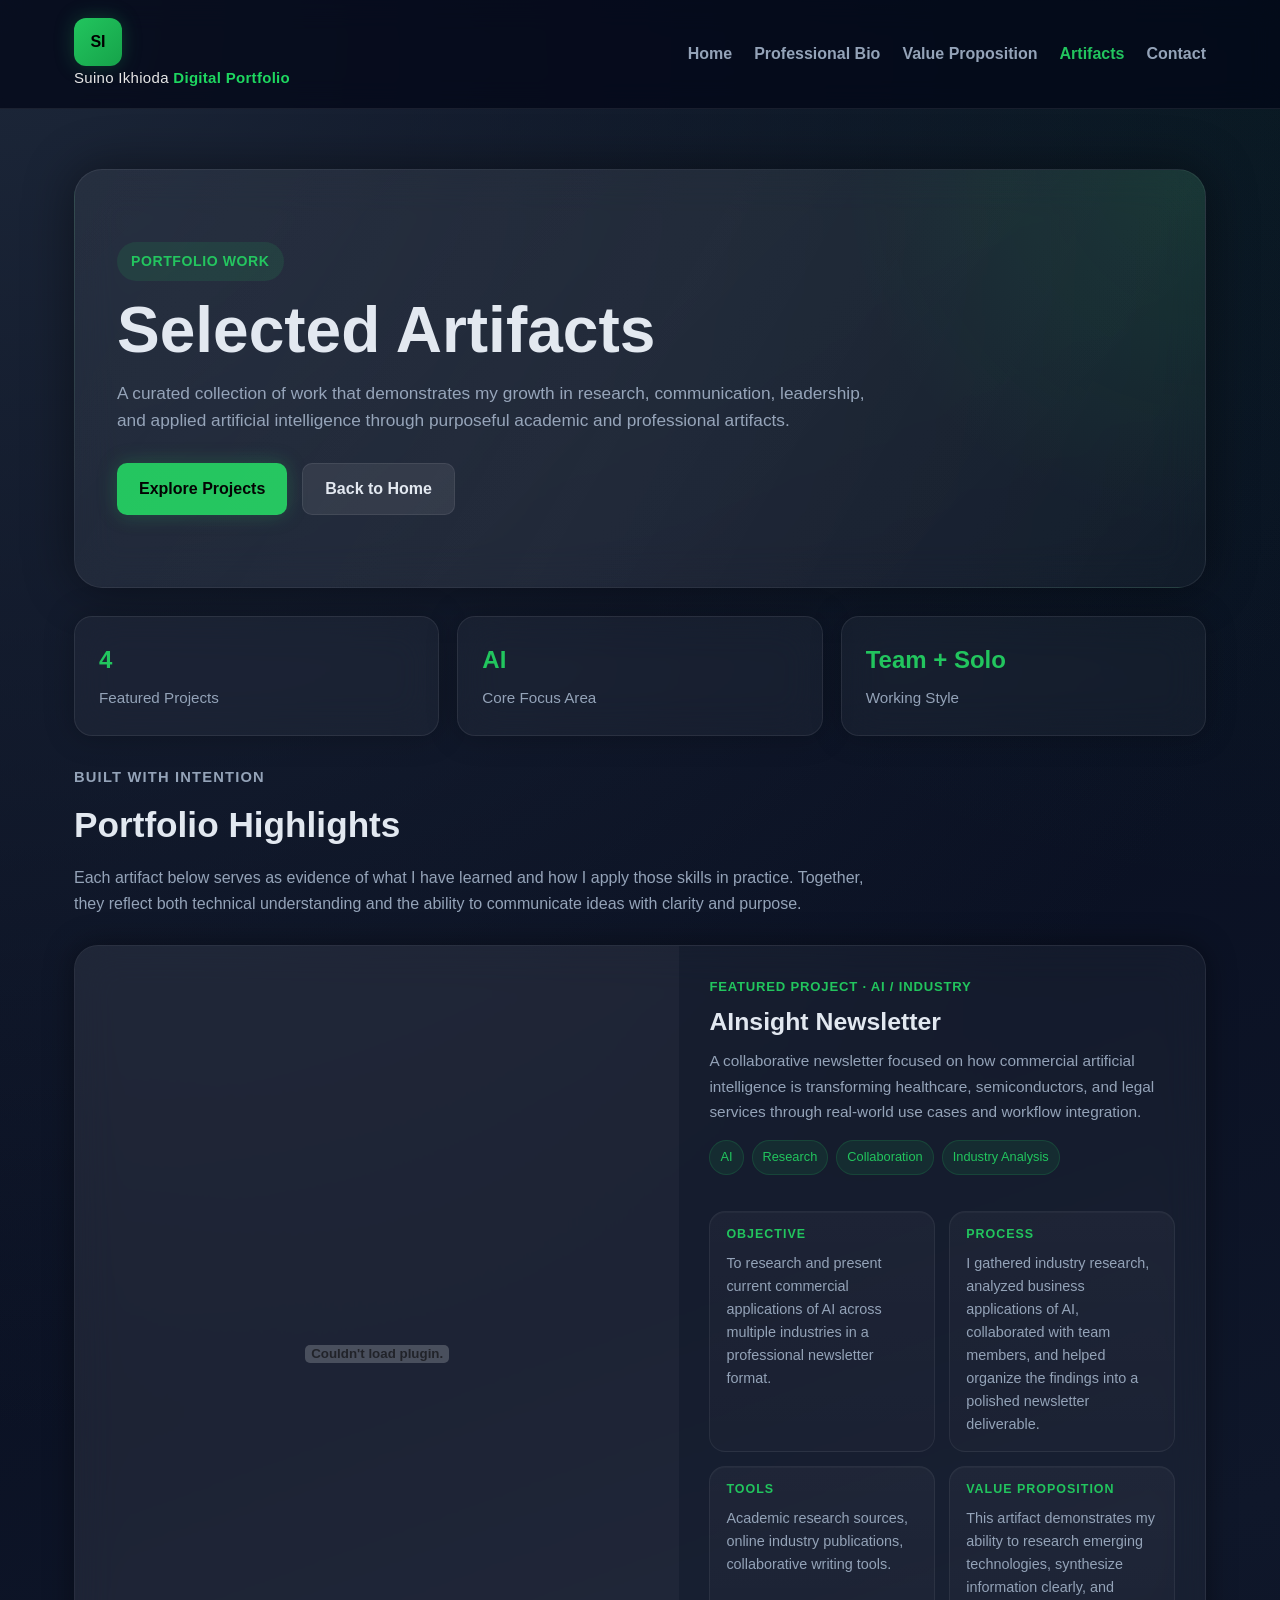
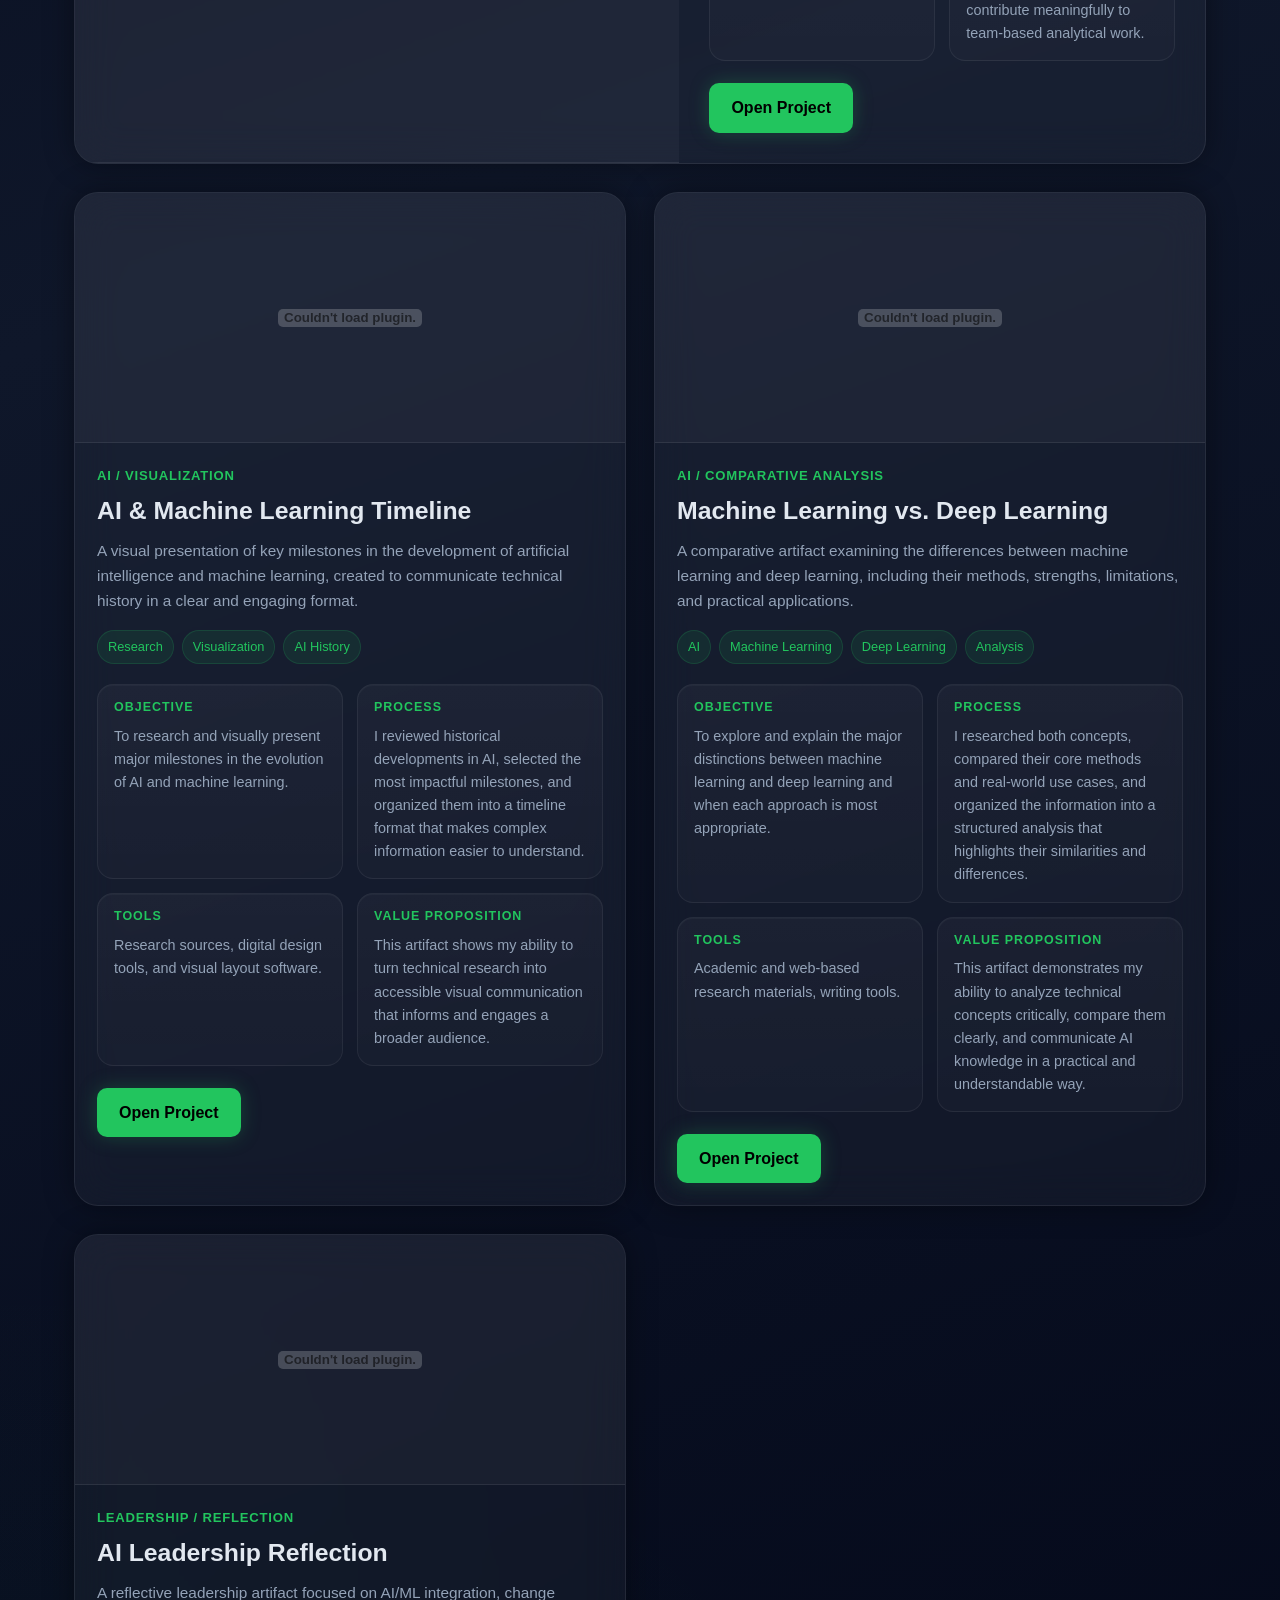
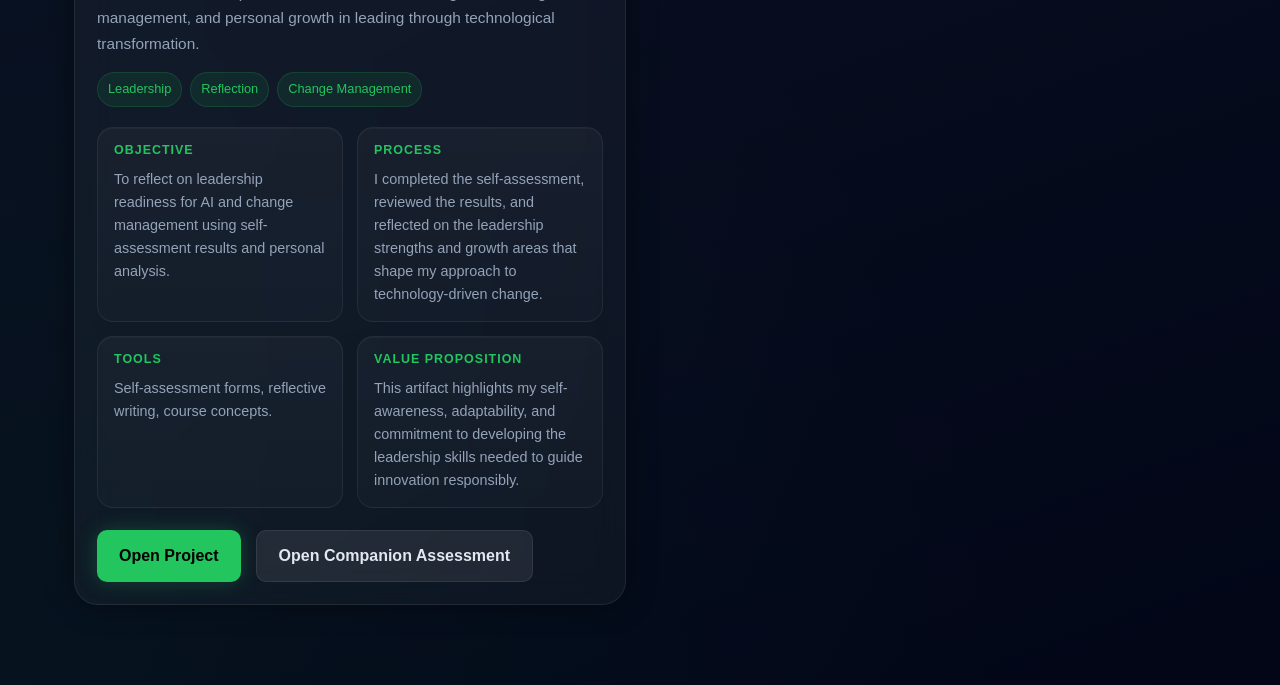
==== artifacts.html @ 6ffa794b "Refactor navigation structure in artifacts.html" ====
<!DOCTYPE html>
<html lang="en">
<head>
  <meta charset="UTF-8">
  <meta name="viewport" content="width=device-width, initial-scale=1.0">
  <title>Artifacts | Suino Ikhioda</title>
  <link rel="stylesheet" href="style.css">
</head>
<body>

  <nav class="navbar">
  <div class="nav-container">

    <div class="nav-left">
      <div class="logo">SI</div>
      <div class="logo-text">Suino Ikhioda <span>Digital Portfolio</span></div>
    </div>

    <div class="nav-links">
      <a href="index.html">Home</a>
      <a href="bio.html">Professional Bio</a>
      <a href="value.html">Value Proposition</a>
      <a href="artifacts.html" class="active">Artifacts</a>
      <a href="contact.html">Contact</a>
    </div>

  </div>
</nav>

  <main class="container">

    <section class="startup-hero">
      <div class="startup-hero-badge">Portfolio Work</div>
      <h1>Selected Artifacts</h1>
      <p class="startup-hero-subtitle">
        A curated collection of work that demonstrates my growth in research, communication,
        leadership, and applied artificial intelligence through purposeful academic and professional artifacts.
      </p>

      <div class="startup-hero-actions">
        <a href="#artifact-grid" class="btn btn-primary">Explore Projects</a>
        <a href="index.html" class="btn btn-secondary">Back to Home</a>
      </div>
    </section>

    <section class="metrics-row">
      <div class="metric-card">
        <span class="metric-number">4</span>
        <span class="metric-label">Featured Projects</span>
      </div>
      <div class="metric-card">
        <span class="metric-number">AI</span>
        <span class="metric-label">Core Focus Area</span>
      </div>
      <div class="metric-card">
        <span class="metric-number">Team + Solo</span>
        <span class="metric-label">Working Style</span>
      </div>
    </section>

    <section class="section-intro">
      <p class="section-kicker">Built with intention</p>
      <h2>Portfolio Highlights</h2>
      <p>
        Each artifact below serves as evidence of what I have learned and how I apply those skills in practice.
        Together, they reflect both technical understanding and the ability to communicate ideas with clarity and purpose.
      </p>
    </section>

    <section class="artifact-grid" id="artifact-grid">

      <article class="artifact-product featured-product">
        <div class="artifact-preview">
          <embed src="AInsight.pdf" type="application/pdf">
        </div>

        <div class="artifact-content">
          <p class="artifact-label">Featured Project · AI / Industry</p>
          <h3>AInsight Newsletter</h3>

          <p class="artifact-summary">
            A collaborative newsletter focused on how commercial artificial intelligence is transforming
            healthcare, semiconductors, and legal services through real-world use cases and workflow integration.
          </p>

          <div class="artifact-tags">
            <span>AI</span>
            <span>Research</span>
            <span>Collaboration</span>
            <span>Industry Analysis</span>
          </div>

          <div class="artifact-details">
            <div class="detail-box">
              <h4>Objective</h4>
              <p>To research and present current commercial applications of AI across multiple industries in a professional newsletter format.</p>
            </div>
            <div class="detail-box">
              <h4>Process</h4>
              <p>I gathered industry research, analyzed business applications of AI, collaborated with team members, and helped organize the findings into a polished newsletter deliverable.</p>
            </div>
            <div class="detail-box">
              <h4>Tools</h4>
              <p>Academic research sources, online industry publications, collaborative writing tools.</p>
            </div>
            <div class="detail-box">
              <h4>Value Proposition</h4>
              <p>This artifact demonstrates my ability to research emerging technologies, synthesize information clearly, and contribute meaningfully to team-based analytical work.</p>
            </div>
          </div>

          <div class="artifact-actions">
            <a href="AInsight.pdf" target="_blank" class="btn btn-primary">Open Project</a>
          </div>
        </div>
      </article>

      <article class="artifact-product">
        <div class="artifact-preview">
          <embed src="ai-ml-timeline.pdf" type="application/pdf">
        </div>

        <div class="artifact-content">
          <p class="artifact-label">AI / Visualization</p>
          <h3>AI &amp; Machine Learning Timeline</h3>

          <p class="artifact-summary">
            A visual presentation of key milestones in the development of artificial intelligence and machine learning,
            created to communicate technical history in a clear and engaging format.
          </p>

          <div class="artifact-tags">
            <span>Research</span>
            <span>Visualization</span>
            <span>AI History</span>
          </div>

          <div class="artifact-details">
            <div class="detail-box">
              <h4>Objective</h4>
              <p>To research and visually present major milestones in the evolution of AI and machine learning.</p>
            </div>
            <div class="detail-box">
              <h4>Process</h4>
              <p>I reviewed historical developments in AI, selected the most impactful milestones, and organized them into a timeline format that makes complex information easier to understand.</p>
            </div>
            <div class="detail-box">
              <h4>Tools</h4>
              <p>Research sources, digital design tools, and visual layout software.</p>
            </div>
            <div class="detail-box">
              <h4>Value Proposition</h4>
              <p>This artifact shows my ability to turn technical research into accessible visual communication that informs and engages a broader audience.</p>
            </div>
          </div>

          <div class="artifact-actions">
            <a href="ai-ml-timeline.pdf" target="_blank" class="btn btn-primary">Open Project</a>
          </div>
        </div>
      </article>

      <article class="artifact-product">
        <div class="artifact-preview">
          <embed src="Machine-Learning-vs-Deep-Learning.pdf" type="application/pdf">
        </div>

        <div class="artifact-content">
          <p class="artifact-label">AI / Comparative Analysis</p>
          <h3>Machine Learning vs. Deep Learning</h3>

          <p class="artifact-summary">
            A comparative artifact examining the differences between machine learning and deep learning,
            including their methods, strengths, limitations, and practical applications.
          </p>

          <div class="artifact-tags">
            <span>AI</span>
            <span>Machine Learning</span>
            <span>Deep Learning</span>
            <span>Analysis</span>
          </div>

          <div class="artifact-details">
            <div class="detail-box">
              <h4>Objective</h4>
              <p>To explore and explain the major distinctions between machine learning and deep learning and when each approach is most appropriate.</p>
            </div>
            <div class="detail-box">
              <h4>Process</h4>
              <p>I researched both concepts, compared their core methods and real-world use cases, and organized the information into a structured analysis that highlights their similarities and differences.</p>
            </div>
            <div class="detail-box">
              <h4>Tools</h4>
              <p>Academic and web-based research materials, writing tools.</p>
            </div>
            <div class="detail-box">
              <h4>Value Proposition</h4>
              <p>This artifact demonstrates my ability to analyze technical concepts critically, compare them clearly, and communicate AI knowledge in a practical and understandable way.</p>
            </div>
          </div>

          <div class="artifact-actions">
            <a href="Machine-Learning-vs-Deep-Learning.pdf" target="_blank" class="btn btn-primary">Open Project</a>
          </div>
        </div>
      </article>

      <article class="artifact-product">
        <div class="artifact-preview">
          <embed src="AI_ML Integration Leadership Skills Self-Assessment Form2.pdf" type="application/pdf">
        </div>

        <div class="artifact-content">
          <p class="artifact-label">Leadership / Reflection</p>
          <h3>AI Leadership Reflection</h3>

          <p class="artifact-summary">
            A reflective leadership artifact focused on AI/ML integration, change management, and personal
            growth in leading through technological transformation.
          </p>

          <div class="artifact-tags">
            <span>Leadership</span>
            <span>Reflection</span>
            <span>Change Management</span>
          </div>

          <div class="artifact-details">
            <div class="detail-box">
              <h4>Objective</h4>
              <p>To reflect on leadership readiness for AI and change management using self-assessment results and personal analysis.</p>
            </div>
            <div class="detail-box">
              <h4>Process</h4>
              <p>I completed the self-assessment, reviewed the results, and reflected on the leadership strengths and growth areas that shape my approach to technology-driven change.</p>
            </div>
            <div class="detail-box">
              <h4>Tools</h4>
              <p>Self-assessment forms, reflective writing, course concepts.</p>
            </div>
            <div class="detail-box">
              <h4>Value Proposition</h4>
              <p>This artifact highlights my self-awareness, adaptability, and commitment to developing the leadership skills needed to guide innovation responsibly.</p>
            </div>
          </div>

          <div class="artifact-actions">
            <a href="AI_ML Integration Leadership Skills Self-Assessment Form2.pdf" target="_blank" class="btn btn-primary">Open Project</a>
            <a href="Change Management Skills Self-Assessment Form2.pdf" target="_blank" class="btn btn-secondary">Open Companion Assessment</a>
          </div>
        </div>
      </article>

    </section>

  </main>

</body>
</html>
---- style.css ----
* {
  margin: 0;
  padding: 0;
  box-sizing: border-box;
}

:root {
  --bg-1: #0f172a;
  --bg-2: #020617;
  --surface: rgba(255, 255, 255, 0.04);
  --surface-strong: rgba(255, 255, 255, 0.06);
  --border: rgba(255, 255, 255, 0.08);
  --text: #e2e8f0;
  --muted: #94a3b8;
  --accent: #22c55e;
  --accent-dark: #16a34a;
  --glow: rgba(34, 197, 94, 0.25);
  --radius: 20px;
}

/* BACKGROUND */
body {
  font-family: Arial, sans-serif;
  background:
    radial-gradient(circle at top left, rgba(30, 41, 59, 0.95), transparent 35%),
    radial-gradient(circle at top right, rgba(34, 197, 94, 0.08), transparent 22%),
    radial-gradient(circle at bottom left, rgba(34, 197, 94, 0.05), transparent 25%),
    linear-gradient(160deg, #020617 0%, #0f172a 45%, #020617 100%);
  color: var(--text);
  line-height: 1.6;
  min-height: 100vh;
}

/* NAVBAR */
.navbar {
  position: sticky;
  top: 0;
  z-index: 1000;
  background: rgba(2, 6, 23, 0.72);
  backdrop-filter: blur(14px);
  border-bottom: 1px solid var(--border);
}

.nav-container {
  max-width: 1180px;
  margin: 0 auto;
  padding: 18px 24px;
  display: flex;
  justify-content: space-between;
  align-items: center;
}

.logo {
  width: 48px;
  height: 48px;
  border-radius: 12px;
  display: flex;
  align-items: center;
  justify-content: center;
  font-weight: bold;
  background: linear-gradient(135deg, #22c55e, #16a34a);
  color: black;
  box-shadow: 0 0 20px var(--glow);
}

.logo-text {
  color: #e6e6e6;
  font-size: 15px;
  font-weight: 500;
  letter-spacing: 0.3px;
}

.logo-text span {
  color: #1ED760;
  font-weight: 600;
}

.nav-links {
  display: flex;
  align-items: center;
  flex-wrap: wrap;
}

.nav-links a {
  margin-left: 22px;
  text-decoration: none;
  color: var(--muted);
  font-weight: 600;
  transition: all 0.2s ease;
}

.nav-links a:hover,
.nav-links a.active {
  color: var(--accent);
}

/* LAYOUT */
.container {
  max-width: 1180px;
  margin: 0 auto;
  padding: 60px 24px 80px;
}

/* HERO */
.hero {
  background: var(--surface);
  border: 1px solid var(--border);
  border-radius: var(--radius);
  padding: 70px 50px;
  backdrop-filter: blur(20px);
  box-shadow: 0 0 40px rgba(0, 0, 0, 0.6);
  margin-bottom: 30px;
}

.eyebrow {
  color: var(--accent);
  font-weight: bold;
  letter-spacing: 1px;
  margin-bottom: 10px;
}

.hero h1 {
  font-size: 3rem;
  margin-bottom: 16px;
}

.subtitle {
  color: var(--muted);
  max-width: 700px;
  margin-bottom: 25px;
}

/* BUTTONS */
.hero-buttons,
.startup-hero-actions,
.artifact-actions {
  display: flex;
  gap: 15px;
  flex-wrap: wrap;
}

.btn {
  padding: 12px 22px;
  border-radius: 10px;
  text-decoration: none;
  font-weight: bold;
  transition: all 0.2s ease;
  display: inline-flex;
  align-items: center;
  justify-content: center;
}

.btn-primary {
  background: var(--accent);
  color: black;
  box-shadow: 0 0 20px var(--glow);
}

.btn-primary:hover {
  background: var(--accent-dark);
  transform: translateY(-2px);
}

.btn-secondary {
  background: rgba(255, 255, 255, 0.08);
  color: var(--text);
  border: 1px solid rgba(255, 255, 255, 0.08);
}

.btn-secondary:hover {
  background: rgba(255, 255, 255, 0.15);
  transform: translateY(-2px);
}

/* CARDS */
.card {
  background: var(--surface);
  border: 1px solid var(--border);
  border-radius: var(--radius);
  padding: 30px;
  backdrop-filter: blur(20px);
  margin-bottom: 25px;
}

.intro-card h2 {
  margin-bottom: 12px;
}

.intro-card p {
  color: var(--muted);
}

/* GRID */
.highlights {
  display: grid;
  grid-template-columns: repeat(3, 1fr);
  gap: 20px;
}

.highlight-card {
  transition: all 0.2s ease;
}

.highlight-card:hover {
  transform: translateY(-5px);
  box-shadow: 0 0 30px rgba(34, 197, 94, 0.15);
}

.highlight-card h3 {
  margin-bottom: 10px;
}

.highlight-card p {
  color: var(--muted);
  margin-bottom: 15px;
}

.text-link {
  color: var(--accent);
  text-decoration: none;
  font-weight: bold;
}

.text-link:hover {
  text-decoration: underline;
}

/* PAGE HEADER */
.page-header {
  margin-bottom: 28px;
}

.page-header h1 {
  font-size: 3rem;
  margin-bottom: 12px;
}

.page-subtitle {
  max-width: 780px;
  color: var(--muted);
  font-size: 1.05rem;
}

/* STARTUP HERO */
.startup-hero {
  position: relative;
  overflow: hidden;
  background:
    linear-gradient(135deg, rgba(255, 255, 255, 0.06), rgba(255, 255, 255, 0.03)),
    radial-gradient(circle at top right, rgba(34, 197, 94, 0.12), transparent 30%);
  border: 1px solid var(--border);
  border-radius: 28px;
  padding: 72px 42px;
  margin-bottom: 28px;
  backdrop-filter: blur(20px);
  box-shadow: 0 0 50px rgba(0, 0, 0, 0.45);
}

.startup-hero::before {
  content: "";
  position: absolute;
  inset: 0;
  background: linear-gradient(120deg, transparent, rgba(255, 255, 255, 0.03), transparent);
  pointer-events: none;
}

.startup-hero-badge {
  display: inline-block;
  margin-bottom: 16px;
  padding: 8px 14px;
  border-radius: 999px;
  background: rgba(34, 197, 94, 0.12);
  color: var(--accent);
  font-size: 0.88rem;
  font-weight: 700;
  letter-spacing: 0.04em;
  text-transform: uppercase;
}

.startup-hero h1 {
  font-size: 4rem;
  line-height: 1.05;
  margin-bottom: 16px;
  max-width: 760px;
}

.startup-hero-subtitle {
  max-width: 760px;
  font-size: 1.08rem;
  color: var(--muted);
  margin-bottom: 28px;
}

/* METRICS */
.metrics-row {
  display: grid;
  grid-template-columns: repeat(3, 1fr);
  gap: 18px;
  margin-bottom: 30px;
}

.metric-card {
  background: var(--surface);
  border: 1px solid var(--border);
  border-radius: 18px;
  padding: 24px;
  backdrop-filter: blur(20px);
  box-shadow: 0 0 30px rgba(0, 0, 0, 0.25);
}

.metric-number {
  display: block;
  font-size: 1.5rem;
  font-weight: 700;
  color: var(--accent);
  margin-bottom: 6px;
}

.metric-label {
  color: var(--muted);
  font-size: 0.95rem;
}

/* SECTION INTRO */
.section-intro {
  margin-bottom: 28px;
  max-width: 820px;
}

.section-kicker {
  color: var(--accent);
  font-size: 0.92rem;
  text-transform: uppercase;
  letter-spacing: 0.08em;
  font-weight: 700;
  margin-bottom: 8px;
}

.section-intro h2 {
  font-size: 2.2rem;
  margin-bottom: 12px;
}

.section-intro p {
  color: var(--muted);
}

/* PRODUCT PORTFOLIO GRID */
.artifact-grid {
  display: grid;
  grid-template-columns: repeat(2, 1fr);
  gap: 28px;
}

/* PRODUCT CARD */
.artifact-product {
  background: var(--surface);
  border: 1px solid var(--border);
  border-radius: 24px;
  overflow: hidden;
  backdrop-filter: blur(20px);
  transition: all 0.25s ease;
  box-shadow: 0 0 30px rgba(0, 0, 0, 0.4);
}

.artifact-product:hover {
  transform: translateY(-6px);
  box-shadow: 0 0 40px rgba(34, 197, 94, 0.18);
}

.featured-product {
  grid-column: span 2;
  display: grid;
  grid-template-columns: 1.15fr 1fr;
  min-height: 520px;
}

.featured-product .artifact-preview {
  height: 100%;
}

.featured-product .artifact-content {
  padding: 30px;
  display: flex;
  flex-direction: column;
  justify-content: center;
}

/* PREVIEW AREA */
.artifact-preview {
  height: 250px;
  background: rgba(255, 255, 255, 0.03);
  border-bottom: 1px solid var(--border);
  overflow: hidden;
}

.artifact-preview embed {
  width: 100%;
  height: 100%;
  border: none;
}

/* CONTENT */
.artifact-content {
  padding: 22px;
}

.artifact-label {
  color: var(--accent);
  font-weight: 700;
  text-transform: uppercase;
  letter-spacing: 0.06em;
  margin-bottom: 10px;
  font-size: 0.82rem;
}

.artifact-content h2,
.artifact-content h3 {
  font-size: 1.55rem;
  margin-bottom: 12px;
  line-height: 1.2;
}

.artifact-summary {
  color: var(--muted);
  font-size: 0.96rem;
  line-height: 1.65;
  margin-bottom: 16px;
}

/* TAGS */
.artifact-tags {
  display: flex;
  gap: 8px;
  flex-wrap: wrap;
  margin-bottom: 16px;
}

.artifact-tags span {
  background: rgba(34, 197, 94, 0.1);
  color: var(--accent);
  padding: 6px 10px;
  border-radius: 999px;
  font-size: 0.8rem;
  border: 1px solid rgba(34, 197, 94, 0.16);
}

/* DETAIL BOXES */
.artifact-details {
  display: grid;
  grid-template-columns: repeat(2, minmax(0, 1fr));
  gap: 14px;
  margin: 20px 0 22px;
}

.detail-box {
  background: linear-gradient(180deg, rgba(255, 255, 255, 0.035), rgba(255, 255, 255, 0.02));
  border: 1px solid rgba(255, 255, 255, 0.06);
  border-radius: 16px;
  padding: 15px 16px;
  min-height: 150px;
  display: flex;
  flex-direction: column;
  justify-content: flex-start;
  box-shadow: inset 0 1px 0 rgba(255, 255, 255, 0.03);
}

.detail-box h4 {
  margin-bottom: 10px;
  font-size: 0.78rem;
  font-weight: 700;
  text-transform: uppercase;
  letter-spacing: 0.08em;
  color: var(--accent);
  line-height: 1.2;
}

.detail-box p {
  color: var(--muted);
  font-size: 0.9rem;
  line-height: 1.6;
  margin: 0;
}

/* LEGACY ARTIFACT STYLES */
.artifact-card {
  background: var(--surface);
  border: 1px solid var(--border);
  border-radius: var(--radius);
  padding: 34px;
  backdrop-filter: blur(20px);
  margin-bottom: 28px;
  box-shadow: 0 0 40px rgba(0, 0, 0, 0.35);
}

.artifact-top {
  margin-bottom: 22px;
}

.artifact-meta-grid {
  display: grid;
  grid-template-columns: repeat(2, 1fr);
  gap: 18px;
  margin: 26px 0 28px;
}

.meta-box {
  background: rgba(255, 255, 255, 0.035);
  border: 1px solid rgba(255, 255, 255, 0.06);
  border-radius: 16px;
  padding: 20px;
}

.meta-box h3 {
  margin-bottom: 10px;
  color: var(--text);
  font-size: 1rem;
}

.meta-box p {
  color: var(--muted);
  font-size: 0.96rem;
}

.artifact-body {
  margin-bottom: 26px;
}

.artifact-body p {
  color: var(--muted);
  margin-bottom: 16px;
}

.artifact-viewer h3,
.document-card h3 {
  margin-bottom: 14px;
}

.artifact-viewer embed,
.document-card embed {
  border-radius: 14px;
  overflow: hidden;
  border: 1px solid rgba(255, 255, 255, 0.08);
  background: rgba(255, 255, 255, 0.03);
}

.document-stack {
  display: grid;
  grid-template-columns: 1fr;
  gap: 22px;
}

.document-card {
  background: rgba(255, 255, 255, 0.025);
  border: 1px solid rgba(255, 255, 255, 0.06);
  border-radius: 18px;
  padding: 22px;
}

/* MOBILE */
@media (max-width: 1000px) {
  .artifact-grid {
    grid-template-columns: 1fr;
  }

  .featured-product {
    grid-column: span 1;
    grid-template-columns: 1fr;
    min-height: auto;
  }

  .featured-product .artifact-preview {
    height: 250px;
  }

  .metrics-row {
    grid-template-columns: 1fr;
  }

  .highlights {
    grid-template-columns: 1fr;
  }
}

@media (max-width: 900px) {
  .hero {
    padding: 40px 25px;
  }

  .hero h1 {
    font-size: 2.2rem;
  }

  .startup-hero {
    padding: 48px 24px;
  }

  .startup-hero h1 {
    font-size: 2.7rem;
  }

  .artifact-meta-grid {
    grid-template-columns: 1fr;
  }

  .artifact-card {
    padding: 24px;
  }

  .artifact-card h2 {
    font-size: 1.55rem;
  }

  .page-header h1 {
    font-size: 2.3rem;
  }

  .artifact-preview {
    height: 210px;
  }

  .artifact-details {
    grid-template-columns: 1fr;
  }

  .detail-box {
    min-height: auto;
  }
}

@media (max-width: 700px) {
  .nav-container {
    flex-direction: column;
    align-items: flex-start;
    gap: 14px;
  }

  .nav-links a {
    margin-left: 0;
    margin-right: 18px;
  }

  .container {
    padding: 40px 18px 60px;
  }

  .startup-hero h1 {
    font-size: 2.2rem;
  }

  .section-intro h2 {
    font-size: 1.8rem;
  }

  .artifact-content {
    padding: 20px;
  }

  .artifact-content h3 {
    font-size: 1.3rem;
  }
}
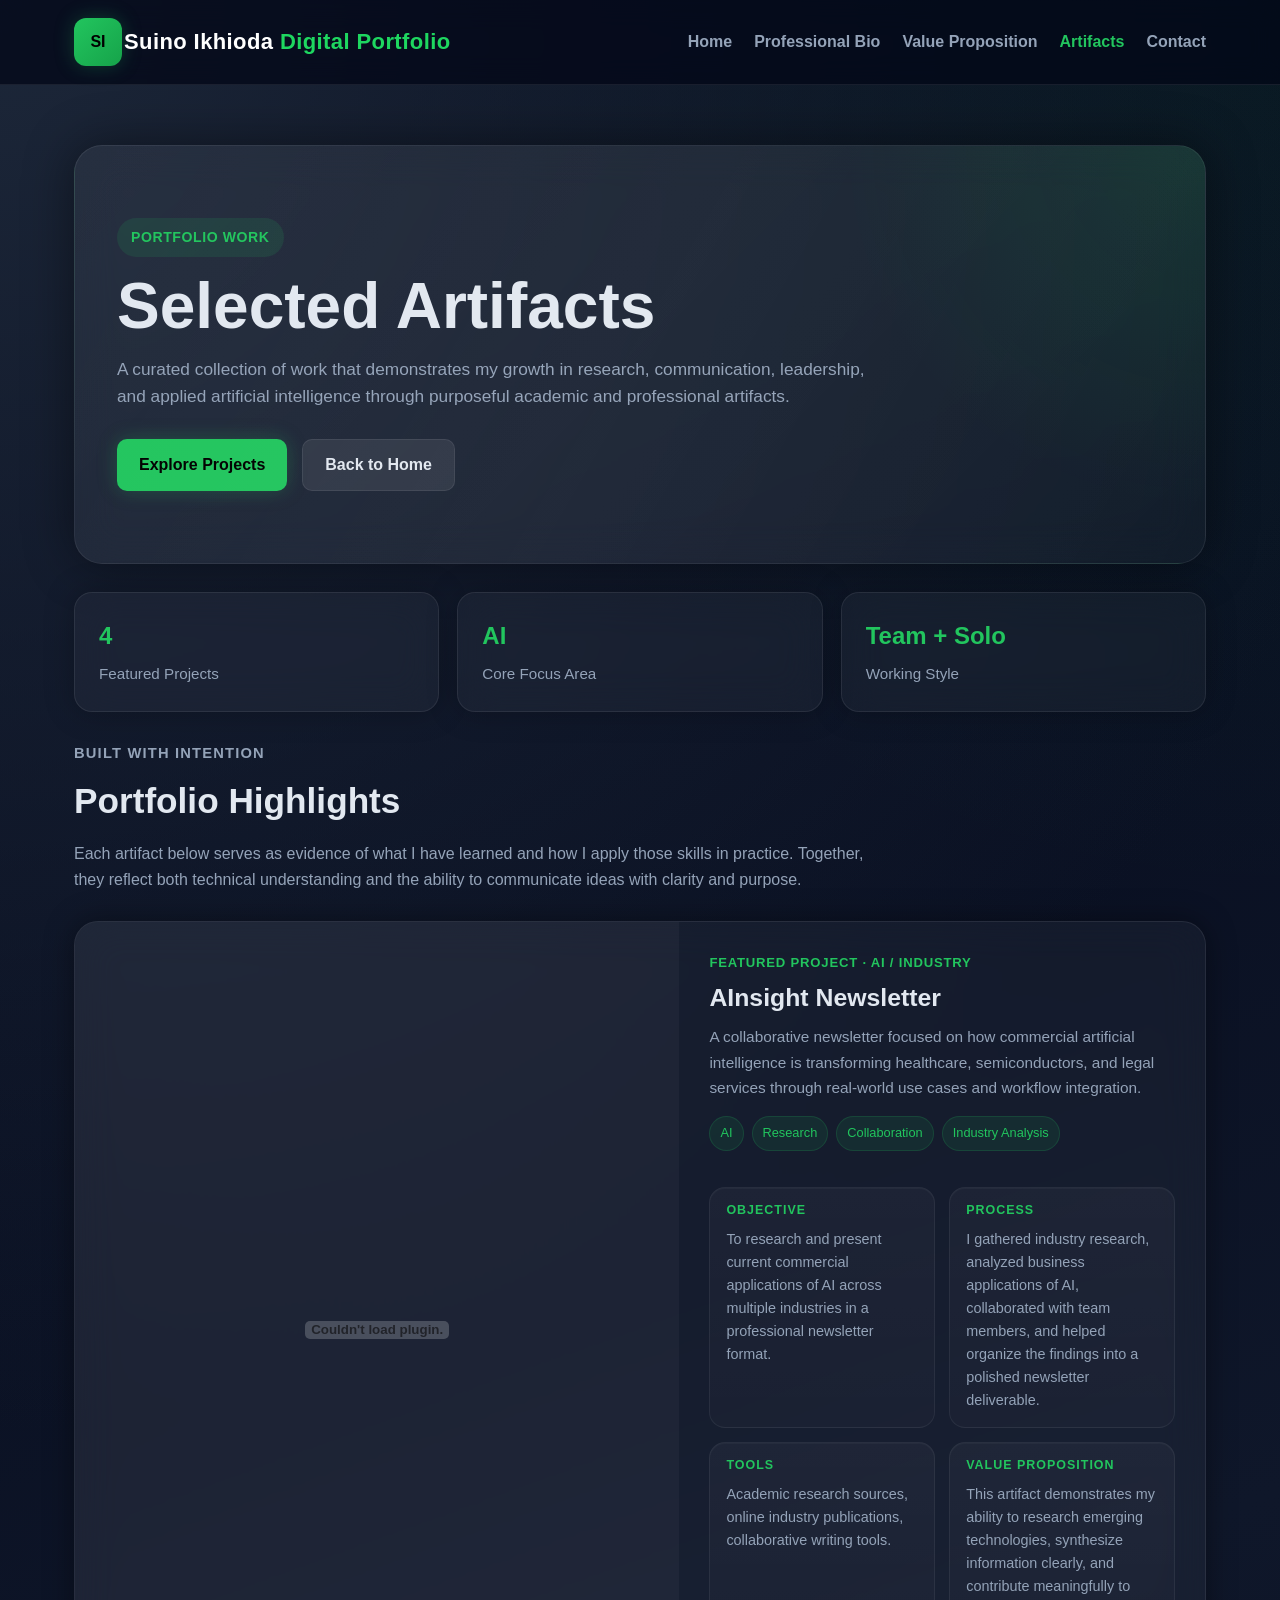
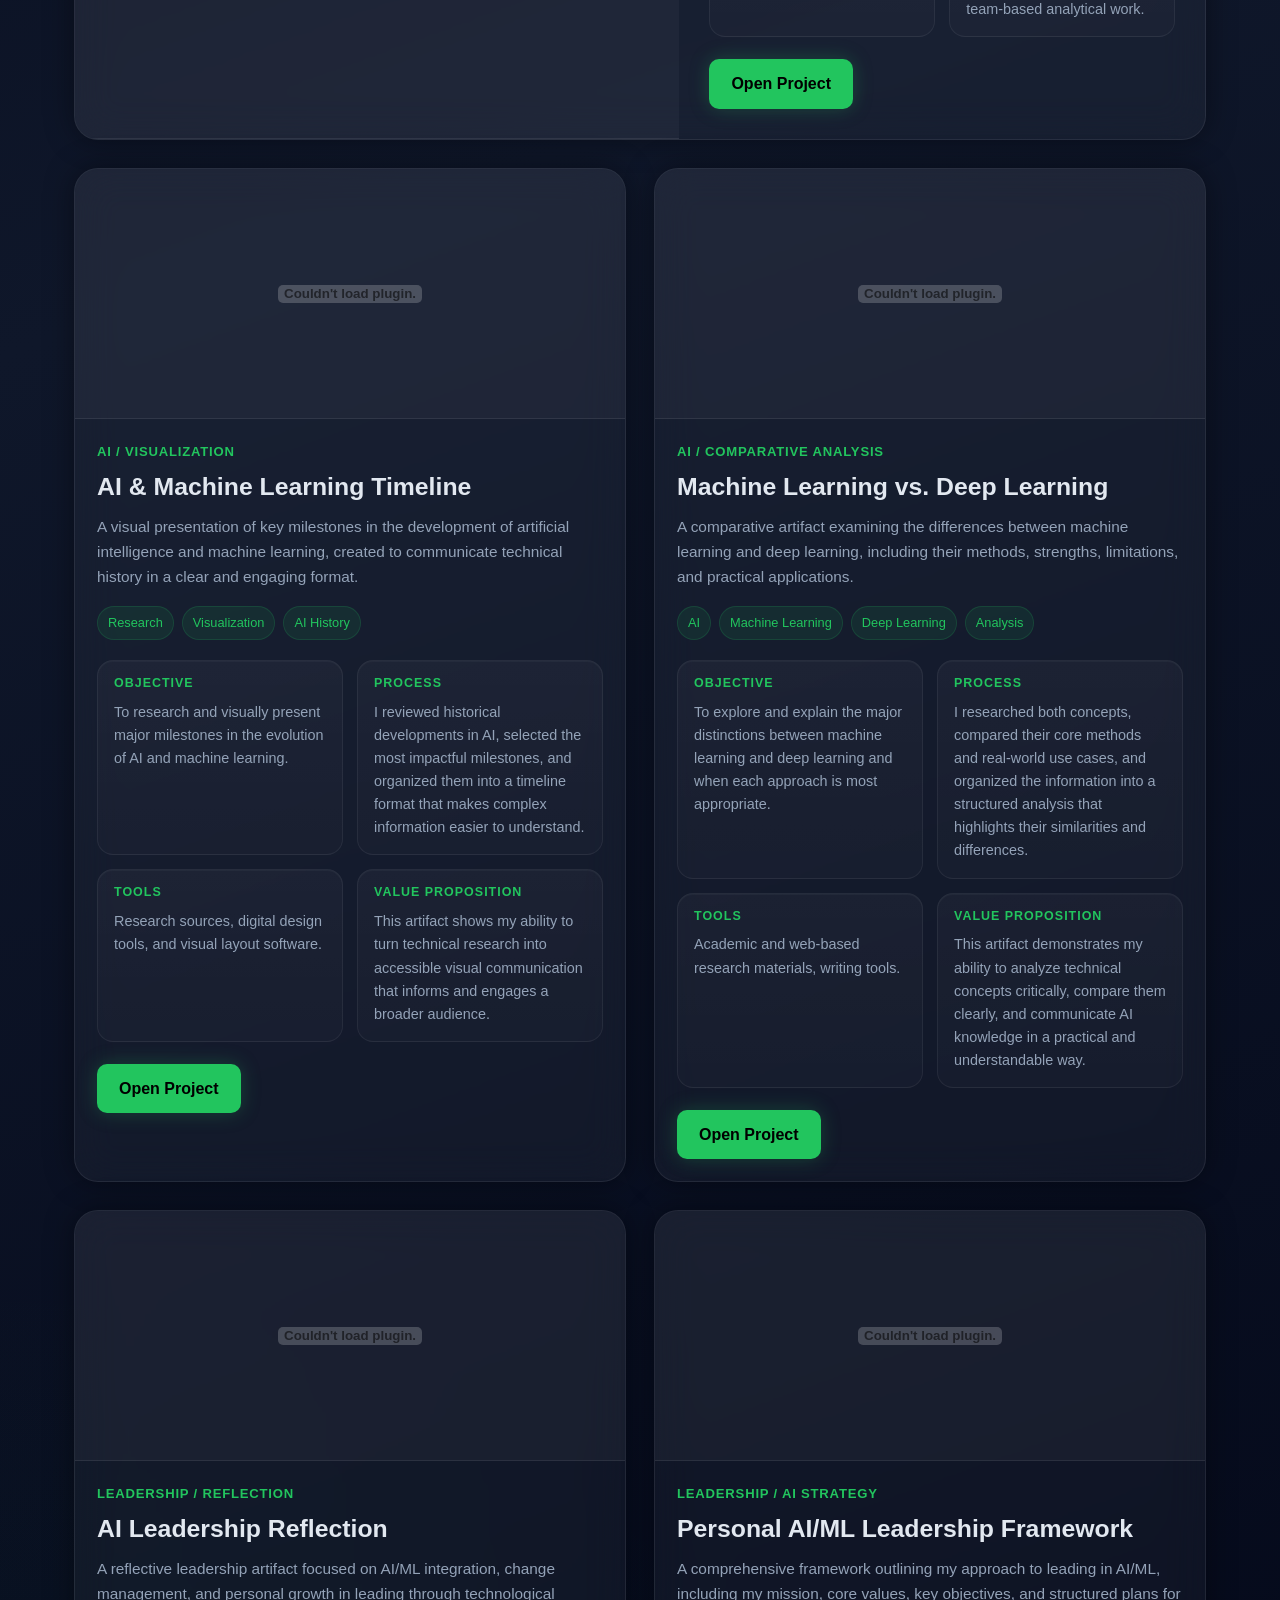
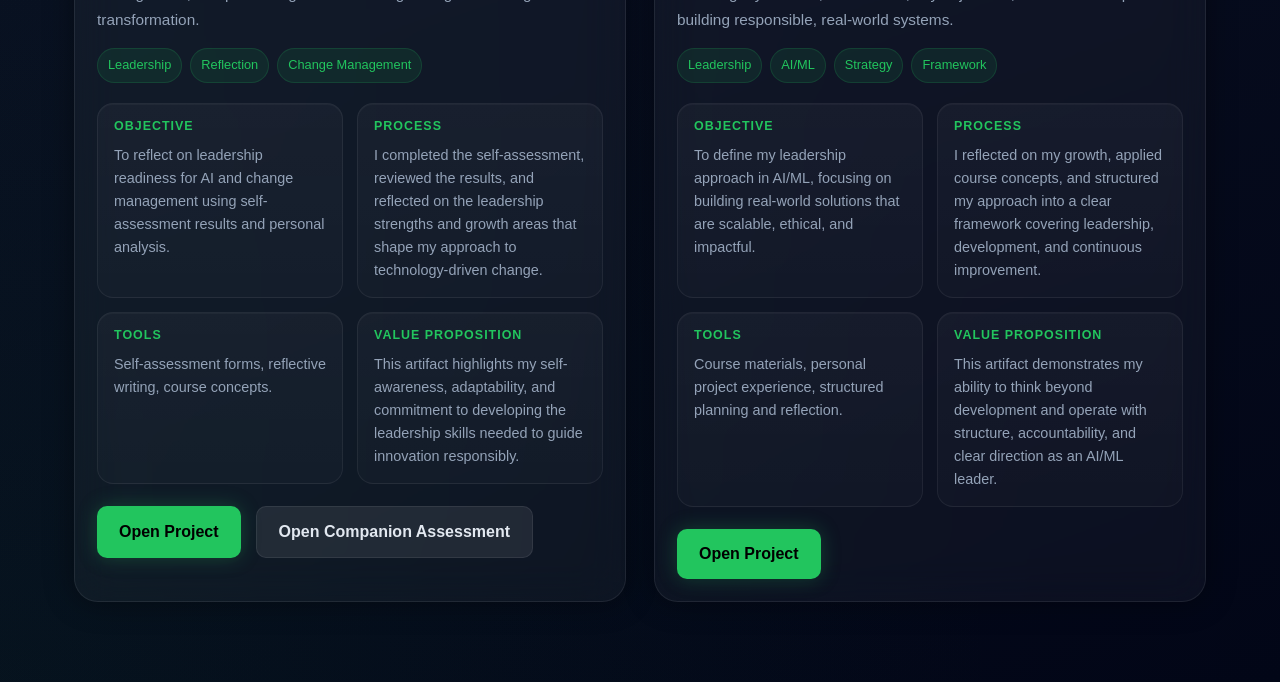
==== commit 7c4a6d03: "Add personal AI/ML leadership framework artifact" ====
--- a/artifacts.html
+++ b/artifacts.html
@@ -252,6 +252,52 @@
         </div>
       </article>
 
+            <article class="artifact-product">
+        <div class="artifact-preview">
+          <embed src="Suino-Ikhioda-My-Personal-Framework-2.pdf" type="application/pdf">
+        </div>
+
+        <div class="artifact-content">
+          <p class="artifact-label">Leadership / AI Strategy</p>
+          <h3>Personal AI/ML Leadership Framework</h3>
+
+          <p class="artifact-summary">
+            A comprehensive framework outlining my approach to leading in AI/ML, including my mission,
+            core values, key objectives, and structured plans for building responsible, real-world systems.
+          </p>
+
+          <div class="artifact-tags">
+            <span>Leadership</span>
+            <span>AI/ML</span>
+            <span>Strategy</span>
+            <span>Framework</span>
+          </div>
+
+          <div class="artifact-details">
+            <div class="detail-box">
+              <h4>Objective</h4>
+              <p>To define my leadership approach in AI/ML, focusing on building real-world solutions that are scalable, ethical, and impactful.</p>
+            </div>
+            <div class="detail-box">
+              <h4>Process</h4>
+              <p>I reflected on my growth, applied course concepts, and structured my approach into a clear framework covering leadership, development, and continuous improvement.</p>
+            </div>
+            <div class="detail-box">
+              <h4>Tools</h4>
+              <p>Course materials, personal project experience, structured planning and reflection.</p>
+            </div>
+            <div class="detail-box">
+              <h4>Value Proposition</h4>
+              <p>This artifact demonstrates my ability to think beyond development and operate with structure, accountability, and clear direction as an AI/ML leader.</p>
+            </div>
+          </div>
+
+          <div class="artifact-actions">
+            <a href="Suino-Ikhioda-My-Personal-Framework-2.pdf" target="_blank" class="btn btn-primary">Open Project</a>
+          </div>
+        </div>
+      </article>
+
     </section>
 
   </main>
--- a/style.css
+++ b/style.css
@@ -61,18 +61,28 @@
   background: linear-gradient(135deg, #22c55e, #16a34a);
   color: black;
   box-shadow: 0 0 20px var(--glow);
+  flex-shrink: 0;
 }
 
 .logo-text {
-  color: #e6e6e6;
-  font-size: 15px;
-  font-weight: 500;
-  letter-spacing: 0.3px;
+  color: #ffffff;
+  font-size: 22px !important;
+  font-weight: 600;
+  letter-spacing: 0.4px;
+  line-height: 1;
+  margin: 0;
+  white-space: nowrap;
 }
 
 .logo-text span {
   color: #1ED760;
-  font-weight: 600;
+  font-weight: 700;
+}
+
+.nav-left {
+  display: flex;
+  align-items: center;
+  gap: 2px;
 }
 
 .nav-links {
@@ -660,3 +670,161 @@
     font-size: 1.3rem;
   }
 }
+
+/* BIO + VALUE PAGES */
+.bio-page,
+.value-page {
+  padding-top: 32px;
+}
+
+.bio-header,
+.value-header {
+  max-width: 860px;
+}
+
+.bio-metrics,
+.value-metrics {
+  margin-bottom: 36px;
+}
+
+.bio-layout {
+  display: grid;
+  grid-template-columns: 1.45fr 1fr;
+  gap: 28px;
+  align-items: stretch;
+}
+
+.bio-feature-card {
+  background: var(--surface);
+  border: 1px solid var(--border);
+  border-radius: 24px;
+  padding: 32px;
+  backdrop-filter: blur(20px);
+  box-shadow: 0 0 30px rgba(0, 0, 0, 0.35);
+}
+
+.bio-feature-card h3 {
+  font-size: 2rem;
+  line-height: 1.15;
+  margin-bottom: 14px;
+}
+
+.bio-feature-card .artifact-summary {
+  font-size: 1rem;
+  line-height: 1.8;
+  margin-bottom: 18px;
+}
+
+.bio-last-paragraph {
+  margin-bottom: 0;
+}
+
+.bio-side-grid {
+  display: grid;
+  grid-template-columns: repeat(2, minmax(0, 1fr));
+  gap: 16px;
+}
+
+.bio-detail-box {
+  min-height: 180px;
+}
+
+@media (max-width: 1000px) {
+  .bio-layout {
+    grid-template-columns: 1fr;
+  }
+
+  .bio-side-grid {
+    grid-template-columns: repeat(2, minmax(0, 1fr));
+  }
+}
+
+@media (max-width: 700px) {
+  .bio-feature-card {
+    padding: 24px;
+  }
+
+  .bio-feature-card h3 {
+    font-size: 1.55rem;
+  }
+
+  .bio-side-grid {
+    grid-template-columns: 1fr;
+  }
+
+  .bio-detail-box {
+    min-height: auto;
+  }
+}
+
+/* BIO + VALUE PAGES ONLY */
+main.page-content {
+  max-width: 1000px;
+  margin: 0 auto;
+  padding: 80px 24px 100px;
+}
+
+main.page-content > section.content-card {
+  background: var(--surface);
+  border: 1px solid var(--border);
+  border-radius: var(--radius);
+  padding: 48px;
+  backdrop-filter: blur(20px);
+  box-shadow: 0 0 40px rgba(0, 0, 0, 0.4);
+}
+
+main.page-content > section.content-card h1 {
+  font-size: 2.8rem;
+  margin-bottom: 22px;
+  line-height: 1.2;
+}
+
+main.page-content > section.content-card p {
+  font-size: 1.05rem;
+  line-height: 1.8;
+  color: var(--muted);
+  margin-bottom: 18px;
+  max-width: 800px;
+}
+
+main.page-content > section.content-card p:first-of-type {
+  color: var(--text);
+}
+
+@media (max-width: 700px) {
+  main.page-content {
+    padding: 50px 18px 70px;
+  }
+
+  main.page-content > section.content-card {
+    padding: 28px;
+  }
+
+  main.page-content > section.content-card h1 {
+    font-size: 2.1rem;
+  }
+}
+
+/* CONTACT ENHANCEMENTS */
+.bio-side-grid .detail-box {
+  transition: all 0.2s ease;
+  cursor: pointer;
+}
+
+.bio-side-grid .detail-box:hover {
+  transform: translateY(-4px);
+  box-shadow: 0 0 30px rgba(34, 197, 94, 0.18);
+  border-color: rgba(34, 197, 94, 0.25);
+}
+
+.detail-box a {
+  color: var(--text);
+  text-decoration: none;
+  font-weight: 500;
+  word-break: break-word;
+}
+
+.detail-box a:hover {
+  color: var(--accent);
+  text-decoration: underline;
+}
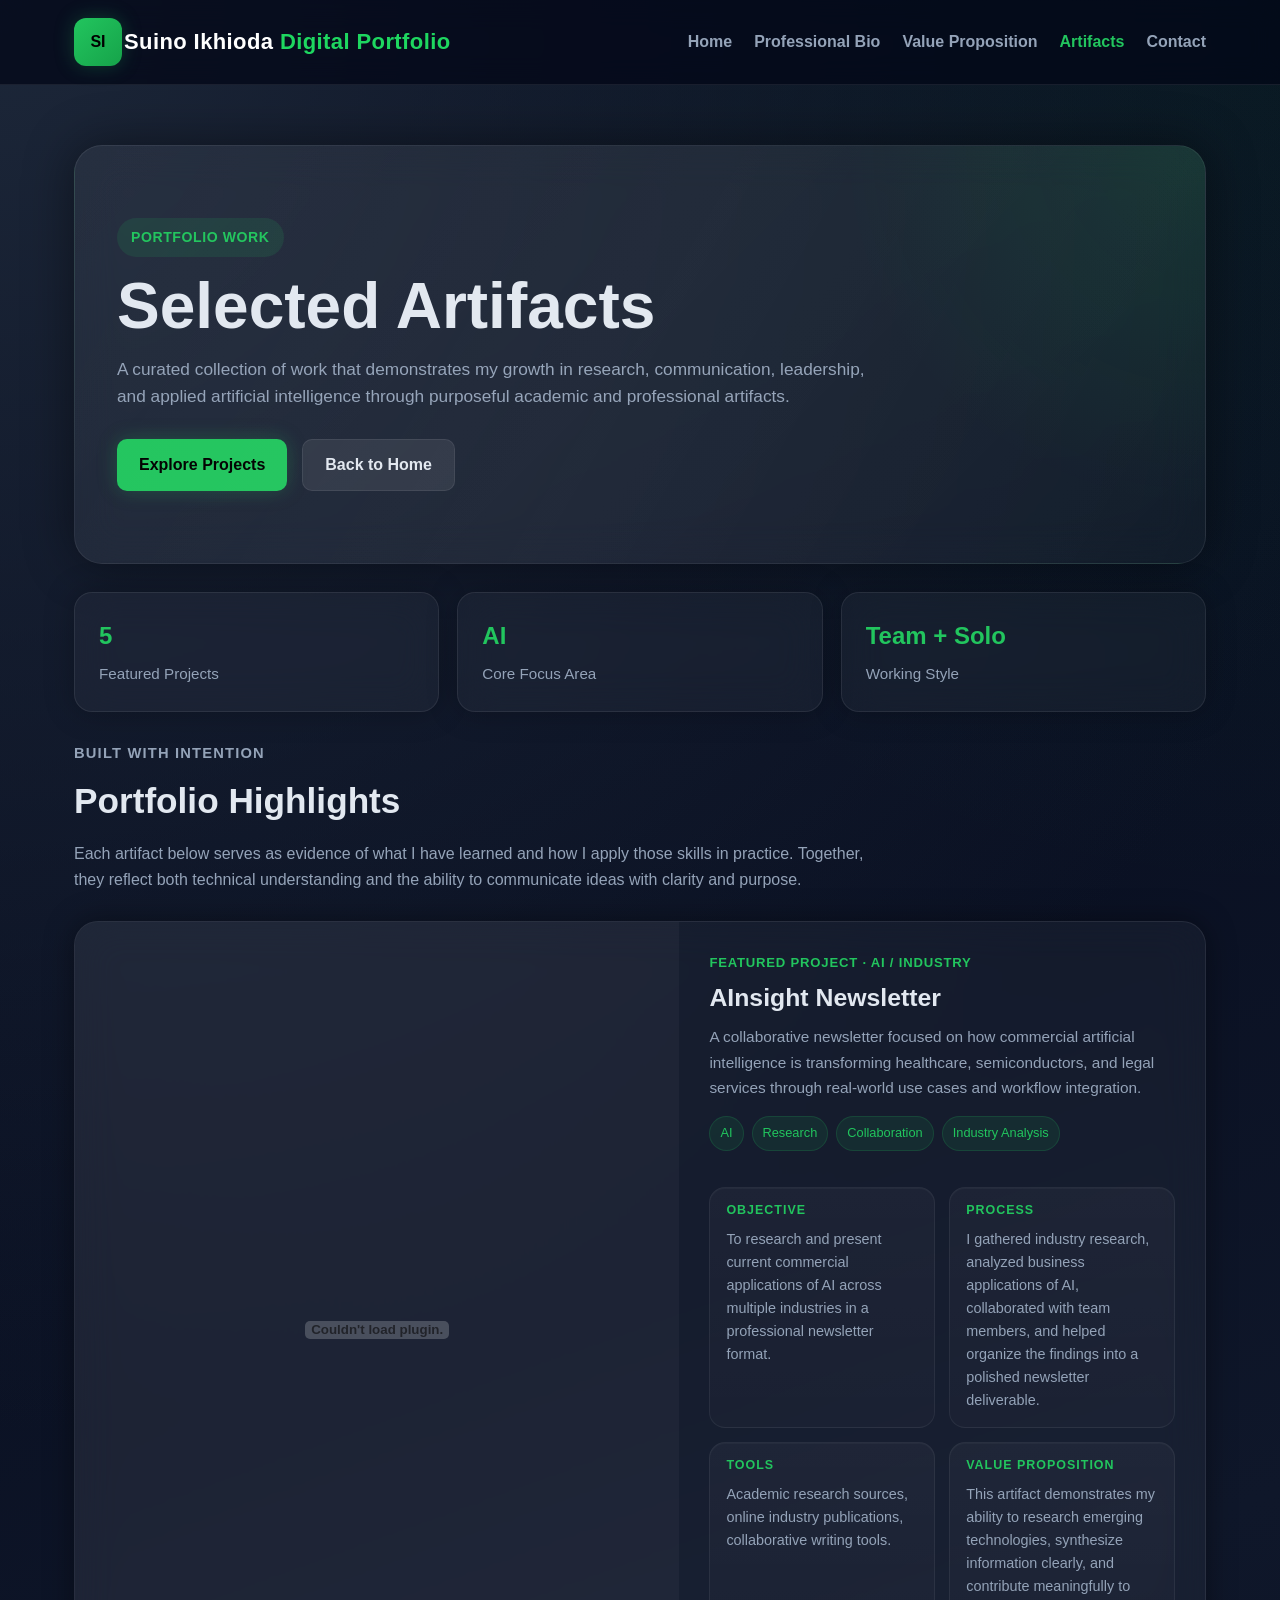
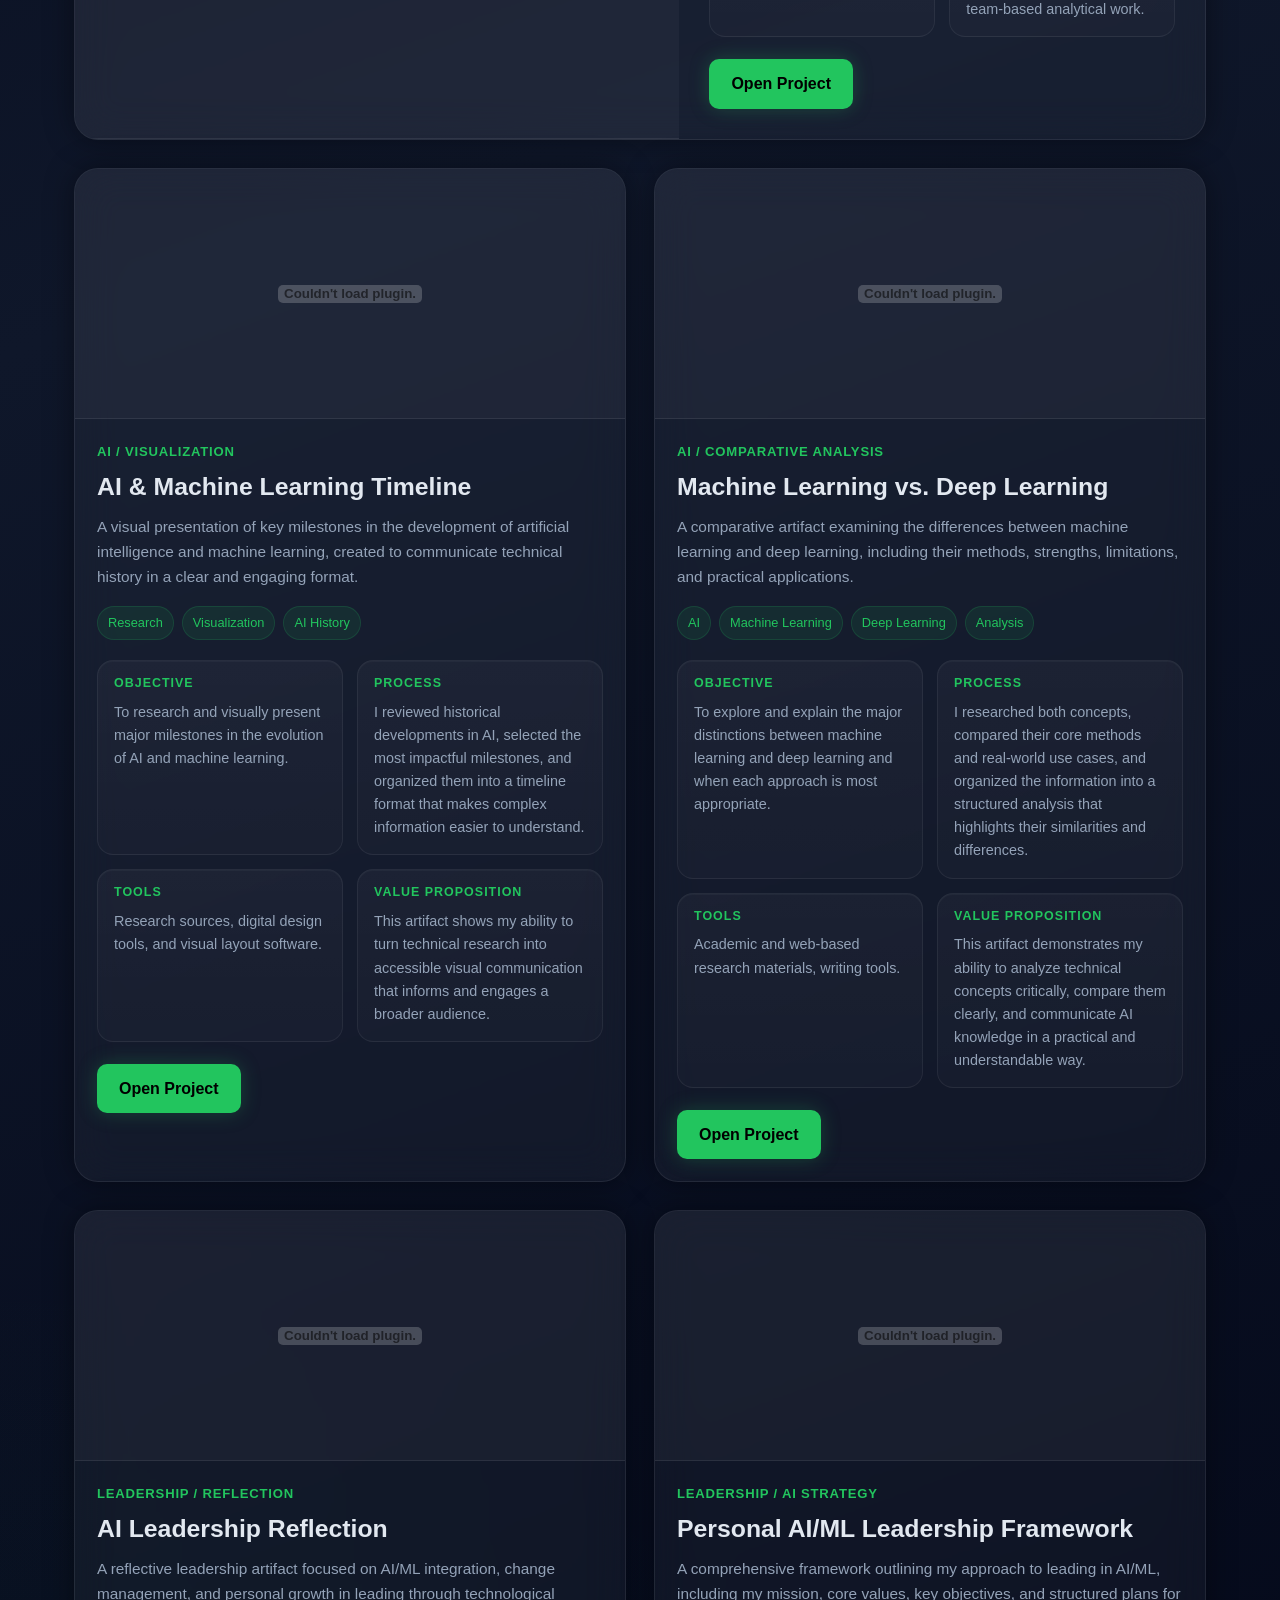
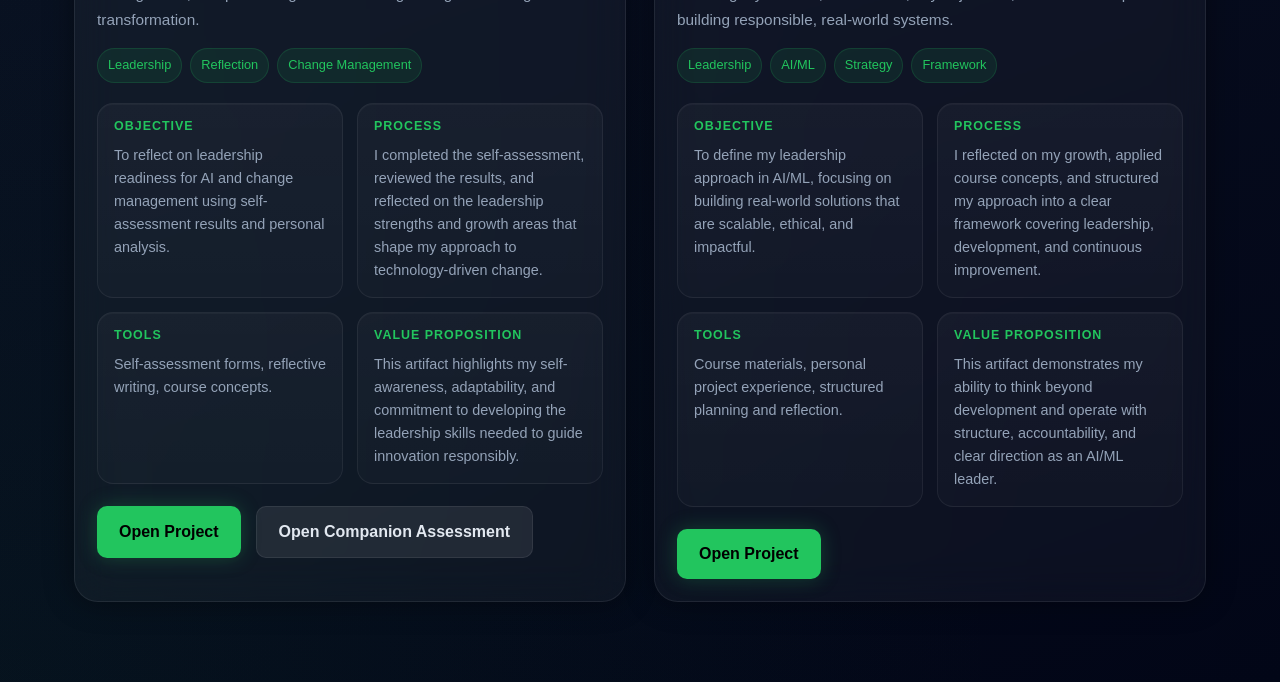
==== commit d6945696: "Update featured projects metric number from 4 to 5" ====
--- a/artifacts.html
+++ b/artifacts.html
@@ -45,7 +45,7 @@
 
     <section class="metrics-row">
       <div class="metric-card">
-        <span class="metric-number">4</span>
+        <span class="metric-number">5</span>
         <span class="metric-label">Featured Projects</span>
       </div>
       <div class="metric-card">
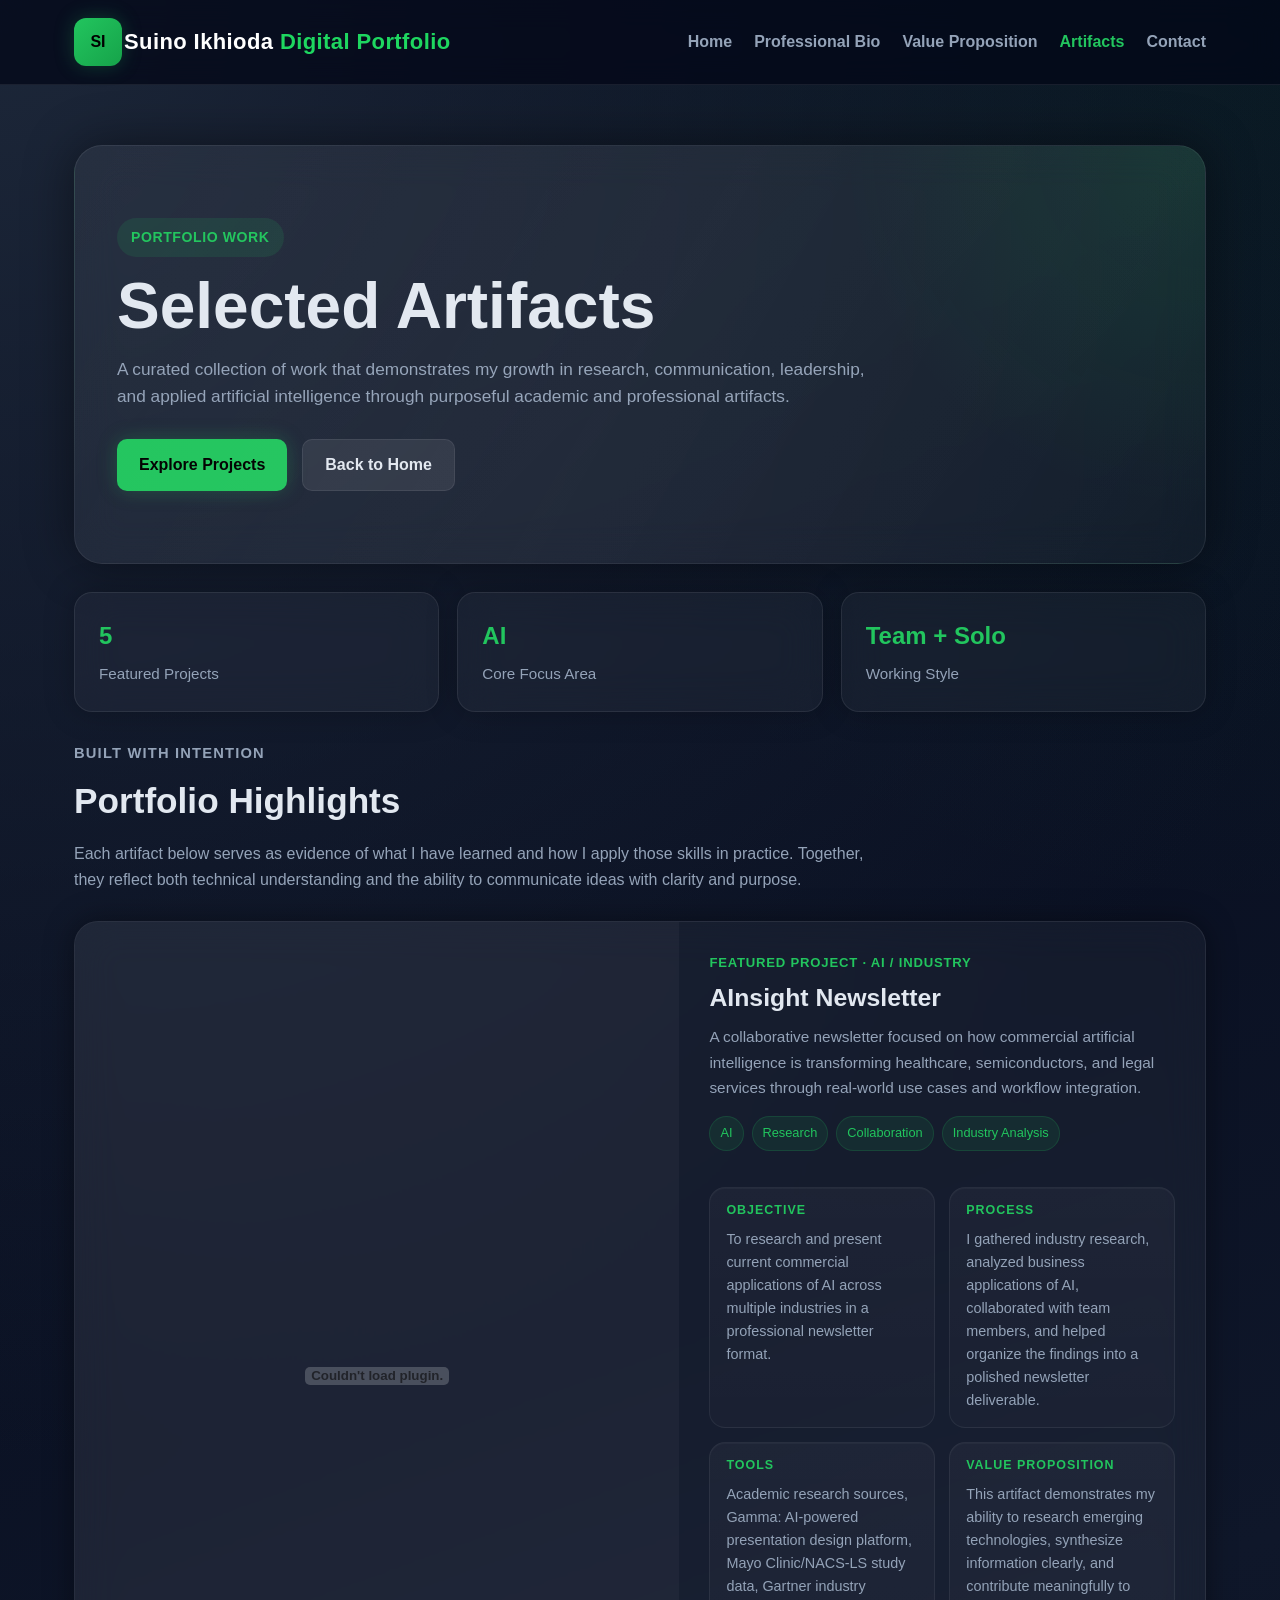
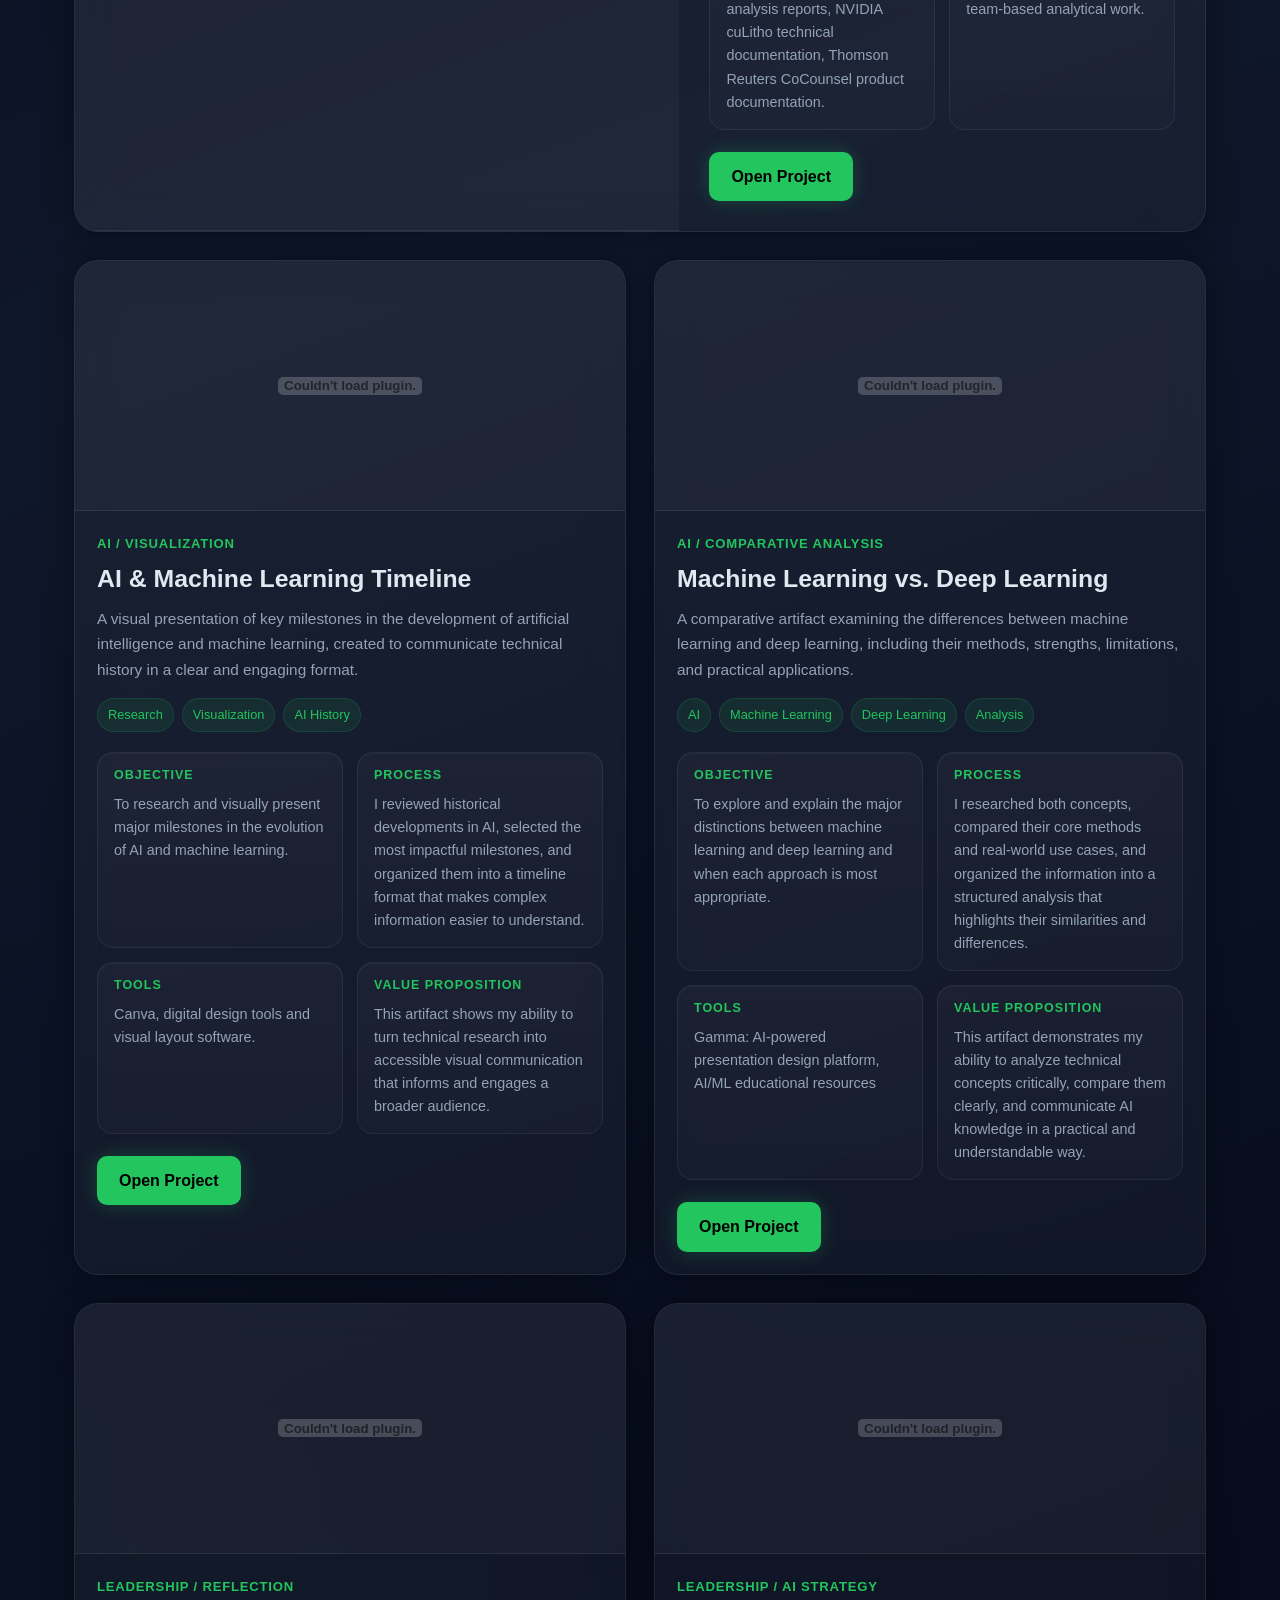
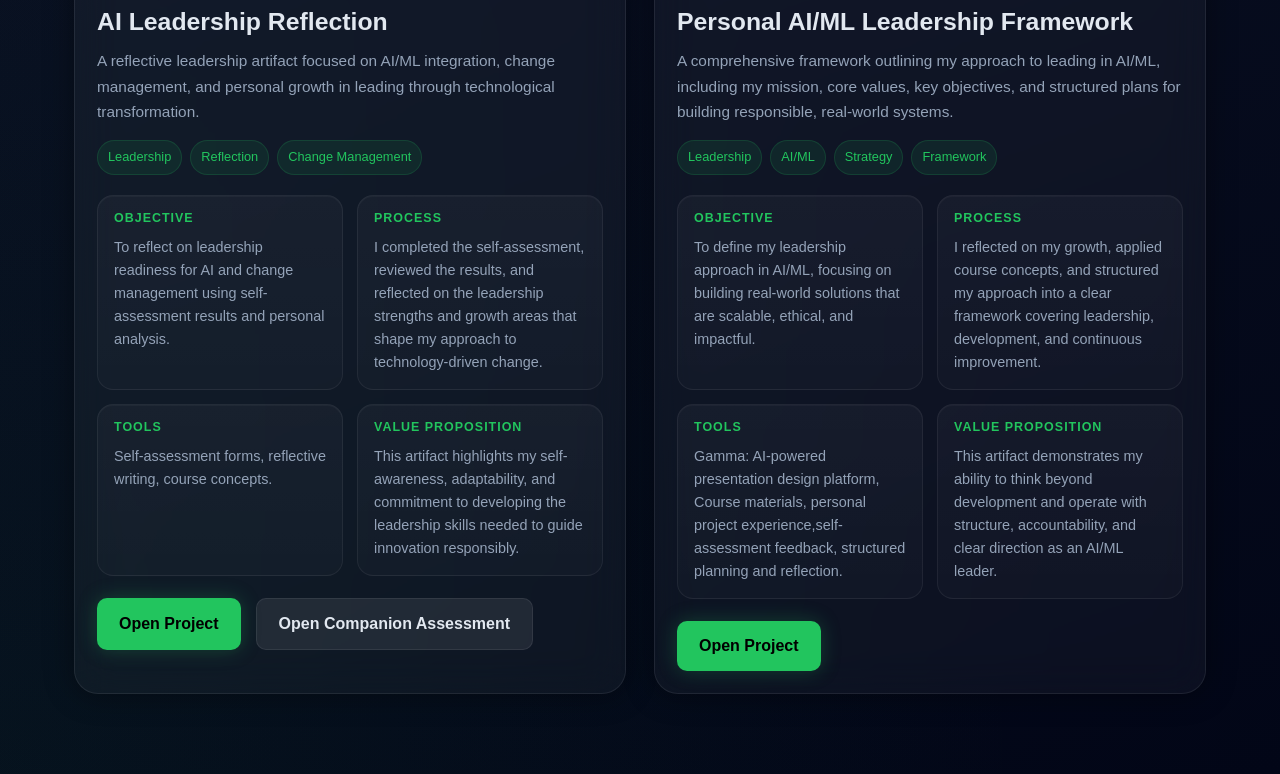
==== commit 703c0c66: "Update tools section in artifacts.html with specifics" ====
--- a/artifacts.html
+++ b/artifacts.html
@@ -101,7 +101,7 @@
             </div>
             <div class="detail-box">
               <h4>Tools</h4>
-              <p>Academic research sources, online industry publications, collaborative writing tools.</p>
+              <p>Academic research sources, Gamma: AI-powered presentation design platform, Mayo Clinic/NACS-LS study data, Gartner industry analysis reports, NVIDIA cuLitho technical documentation, Thomson Reuters CoCounsel product documentation.</p>
             </div>
             <div class="detail-box">
               <h4>Value Proposition</h4>
@@ -146,7 +146,7 @@
             </div>
             <div class="detail-box">
               <h4>Tools</h4>
-              <p>Research sources, digital design tools, and visual layout software.</p>
+              <p>Canva, digital design tools and visual layout software.</p>
             </div>
             <div class="detail-box">
               <h4>Value Proposition</h4>
@@ -192,7 +192,7 @@
             </div>
             <div class="detail-box">
               <h4>Tools</h4>
-              <p>Academic and web-based research materials, writing tools.</p>
+              <p>Gamma: AI-powered presentation design platform, AI/ML educational resources</p>
             </div>
             <div class="detail-box">
               <h4>Value Proposition</h4>
@@ -284,7 +284,7 @@
             </div>
             <div class="detail-box">
               <h4>Tools</h4>
-              <p>Course materials, personal project experience, structured planning and reflection.</p>
+              <p>Gamma: AI-powered presentation design platform, Course materials, personal project experience,self-assessment feedback, structured planning and reflection.</p>
             </div>
             <div class="detail-box">
               <h4>Value Proposition</h4>
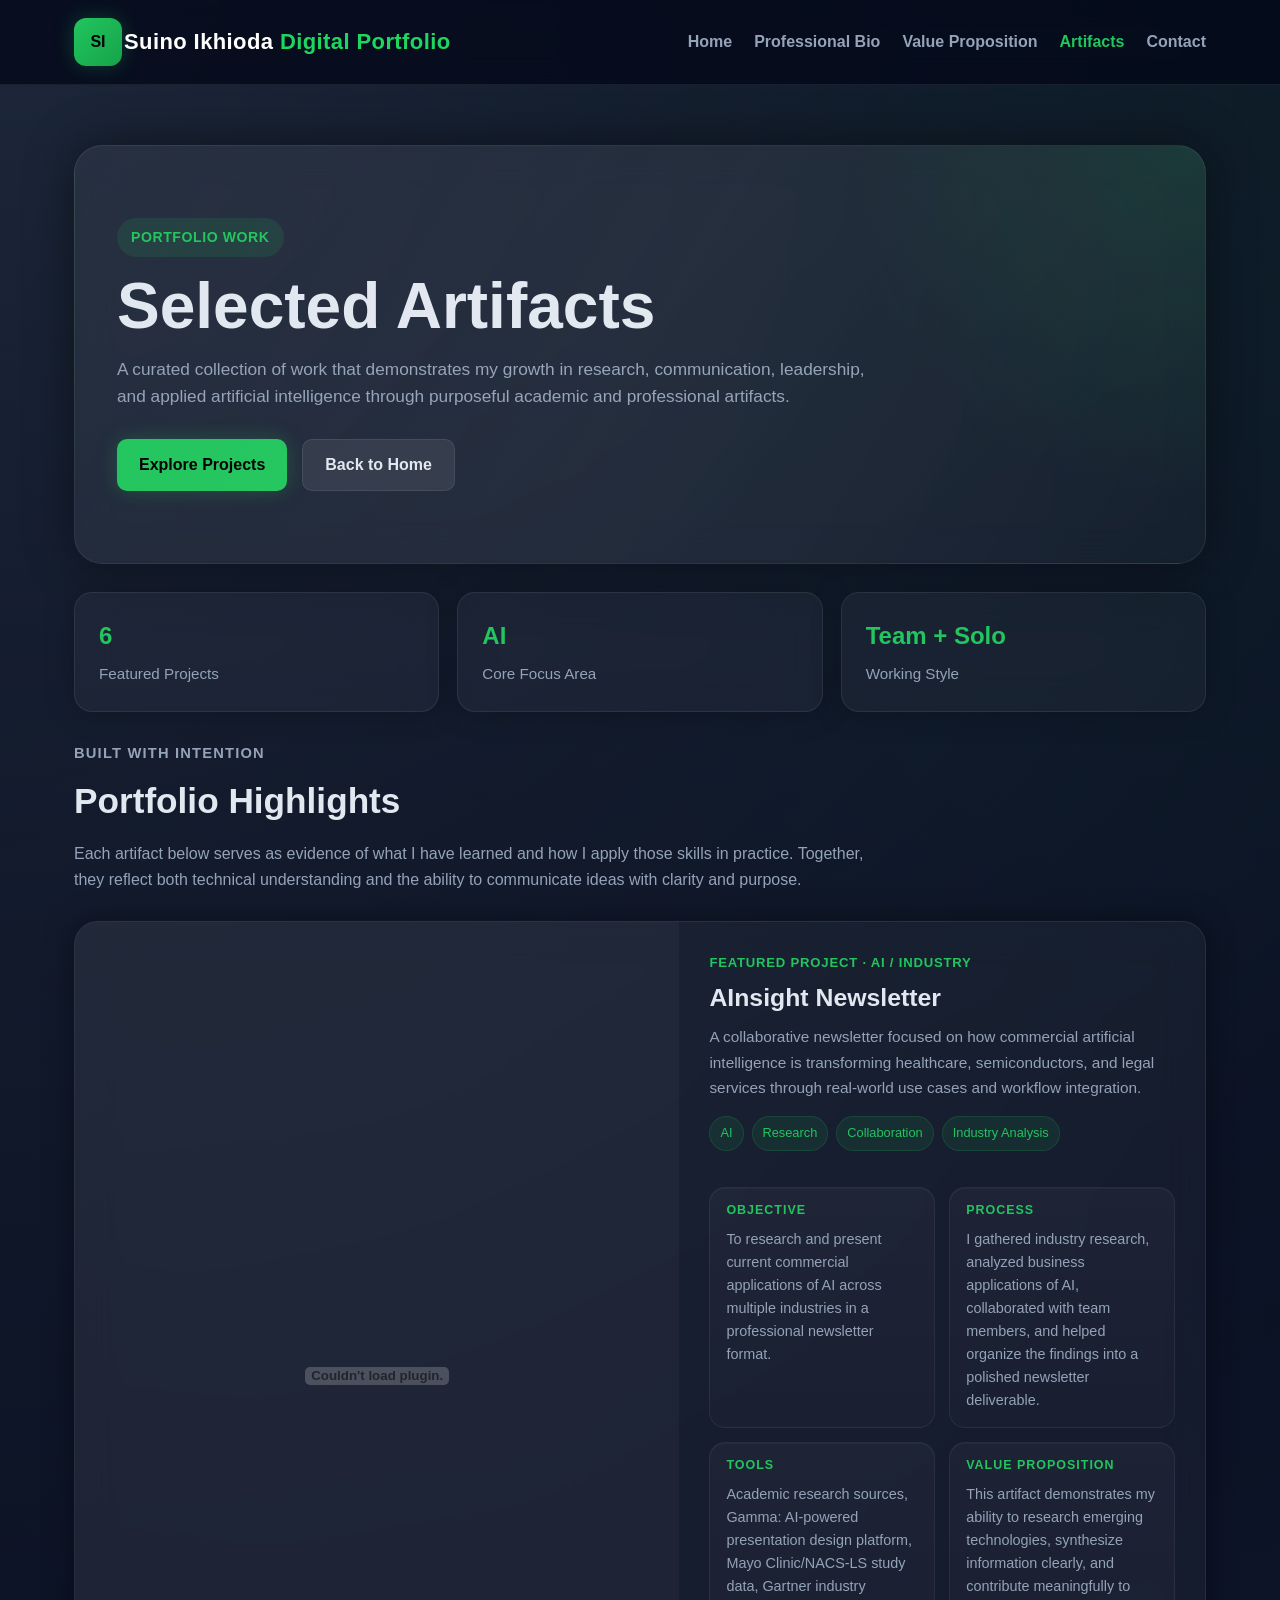
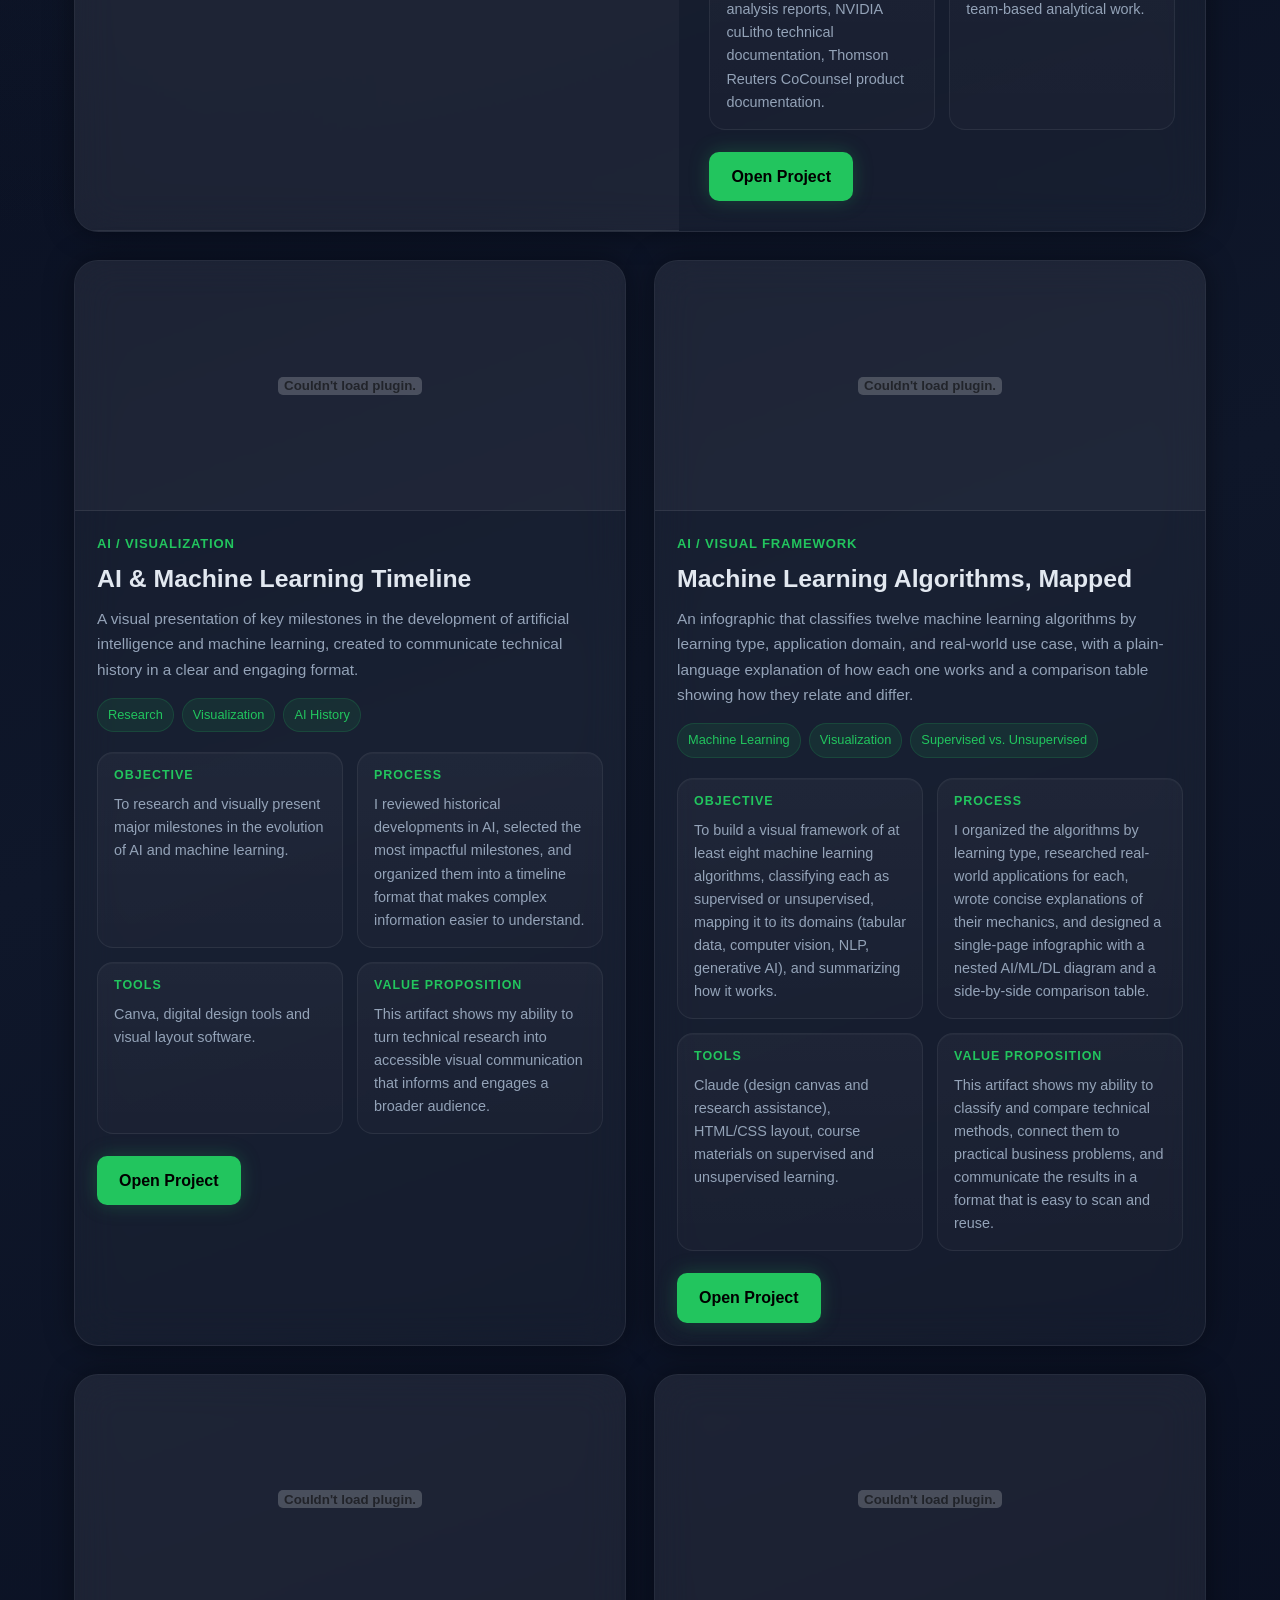
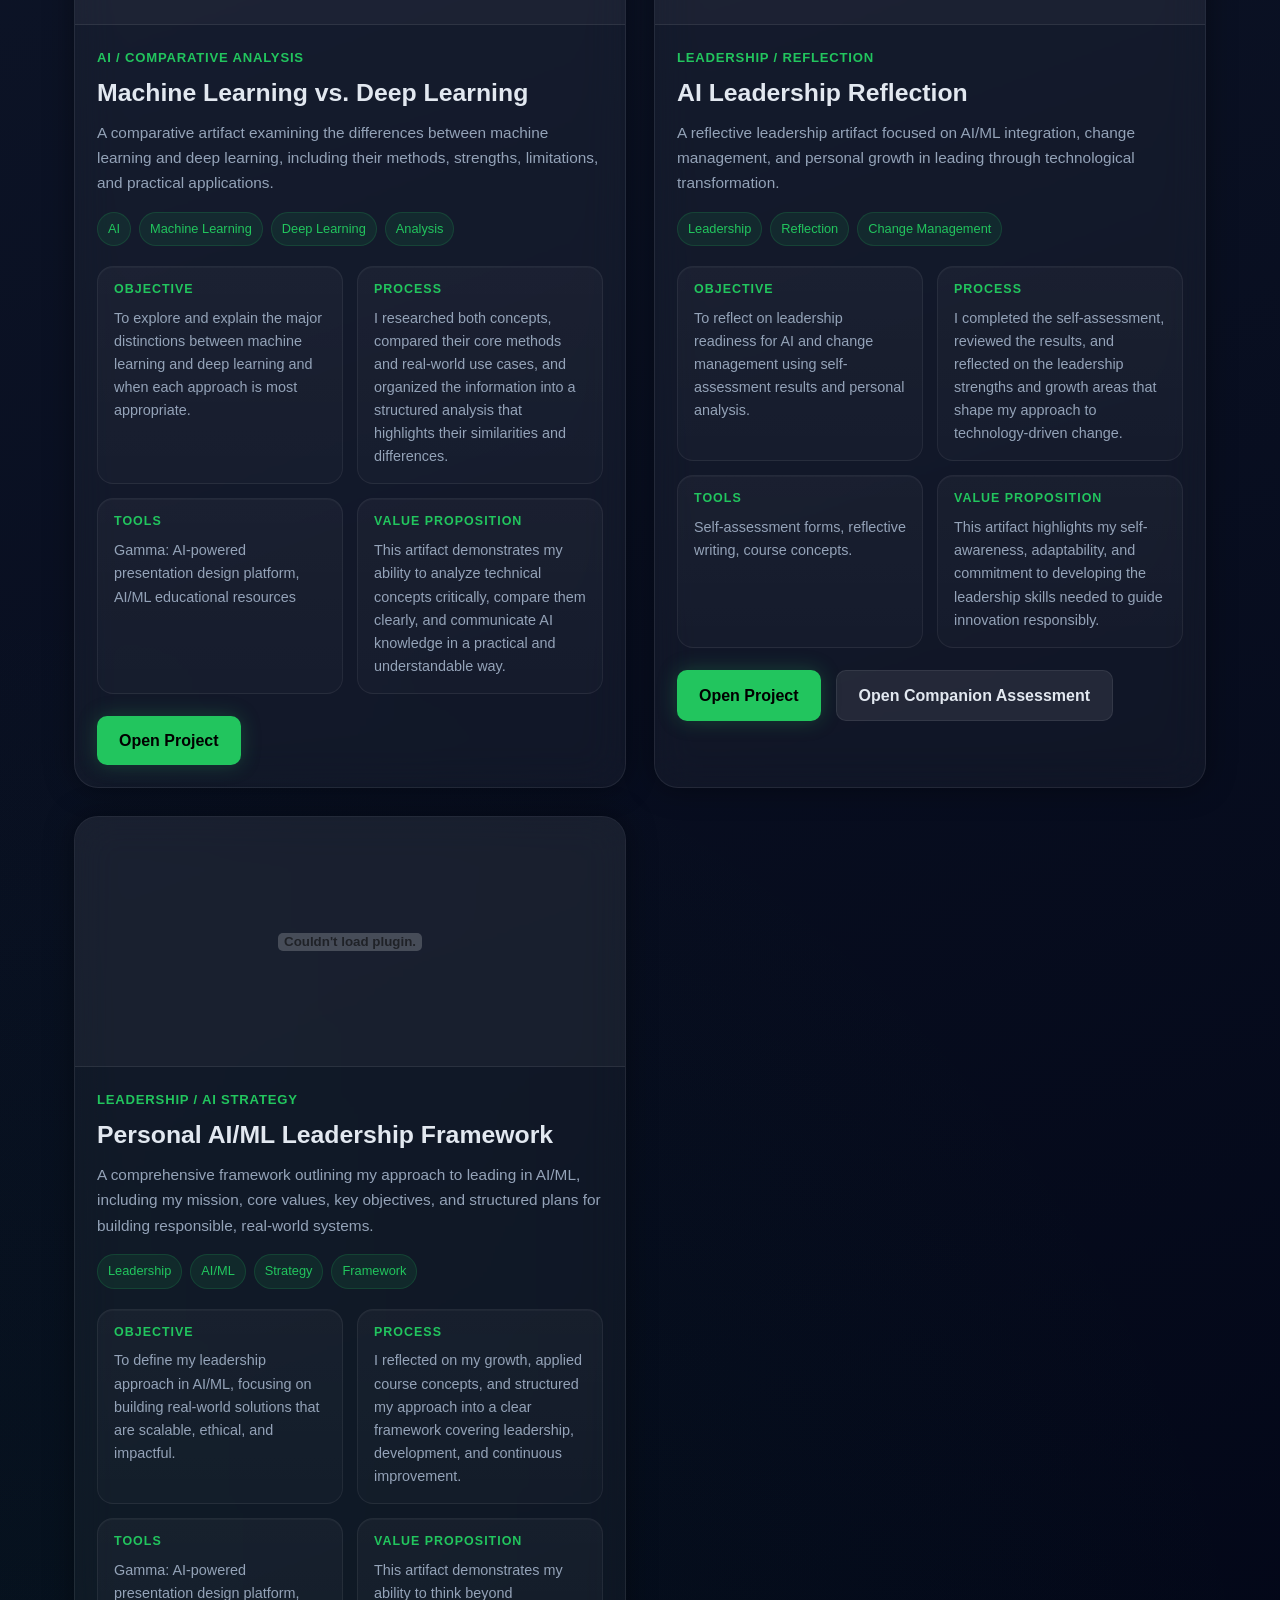
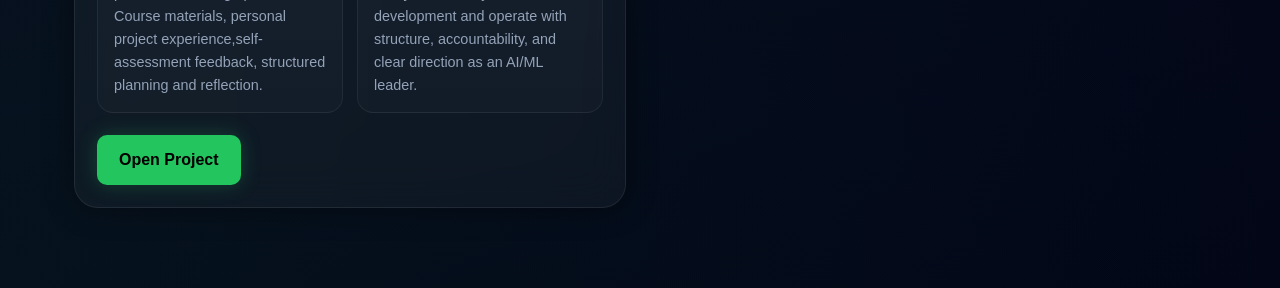
==== commit 11e091dd: "Add visual framework artifact for machine learning Added a new artifact detailing a visual framework" ====
--- a/artifacts.html
+++ b/artifacts.html
@@ -45,7 +45,7 @@
 
     <section class="metrics-row">
       <div class="metric-card">
-        <span class="metric-number">5</span>
+        <span class="metric-number">6</span>
         <span class="metric-label">Featured Projects</span>
       </div>
       <div class="metric-card">
@@ -162,6 +162,52 @@
 
       <article class="artifact-product">
         <div class="artifact-preview">
+          <embed src="ML-Algorithms-Visual-Framework.pdf" type="application/pdf">
+        </div>
+
+        <div class="artifact-content">
+          <p class="artifact-label">AI / Visual Framework</p>
+          <h3>Machine Learning Algorithms, Mapped</h3>
+
+          <p class="artifact-summary">
+            An infographic that classifies twelve machine learning algorithms by learning type, application domain,
+            and real-world use case, with a plain-language explanation of how each one works and a comparison
+            table showing how they relate and differ.
+          </p>
+
+          <div class="artifact-tags">
+            <span>Machine Learning</span>
+            <span>Visualization</span>
+            <span>Supervised vs. Unsupervised</span>
+          </div>
+
+          <div class="artifact-details">
+            <div class="detail-box">
+              <h4>Objective</h4>
+              <p>To build a visual framework of at least eight machine learning algorithms, classifying each as supervised or unsupervised, mapping it to its domains (tabular data, computer vision, NLP, generative AI), and summarizing how it works.</p>
+            </div>
+            <div class="detail-box">
+              <h4>Process</h4>
+              <p>I organized the algorithms by learning type, researched real-world applications for each, wrote concise explanations of their mechanics, and designed a single-page infographic with a nested AI/ML/DL diagram and a side-by-side comparison table.</p>
+            </div>
+            <div class="detail-box">
+              <h4>Tools</h4>
+              <p>Claude (design canvas and research assistance), HTML/CSS layout, course materials on supervised and unsupervised learning.</p>
+            </div>
+            <div class="detail-box">
+              <h4>Value Proposition</h4>
+              <p>This artifact shows my ability to classify and compare technical methods, connect them to practical business problems, and communicate the results in a format that is easy to scan and reuse.</p>
+            </div>
+          </div>
+
+          <div class="artifact-actions">
+            <a href="ML-Algorithms-Visual-Framework.pdf" target="_blank" class="btn btn-primary">Open Project</a>
+          </div>
+        </div>
+      </article>
+
+      <article class="artifact-product">
+        <div class="artifact-preview">
           <embed src="Machine-Learning-vs-Deep-Learning.pdf" type="application/pdf">
         </div>
 
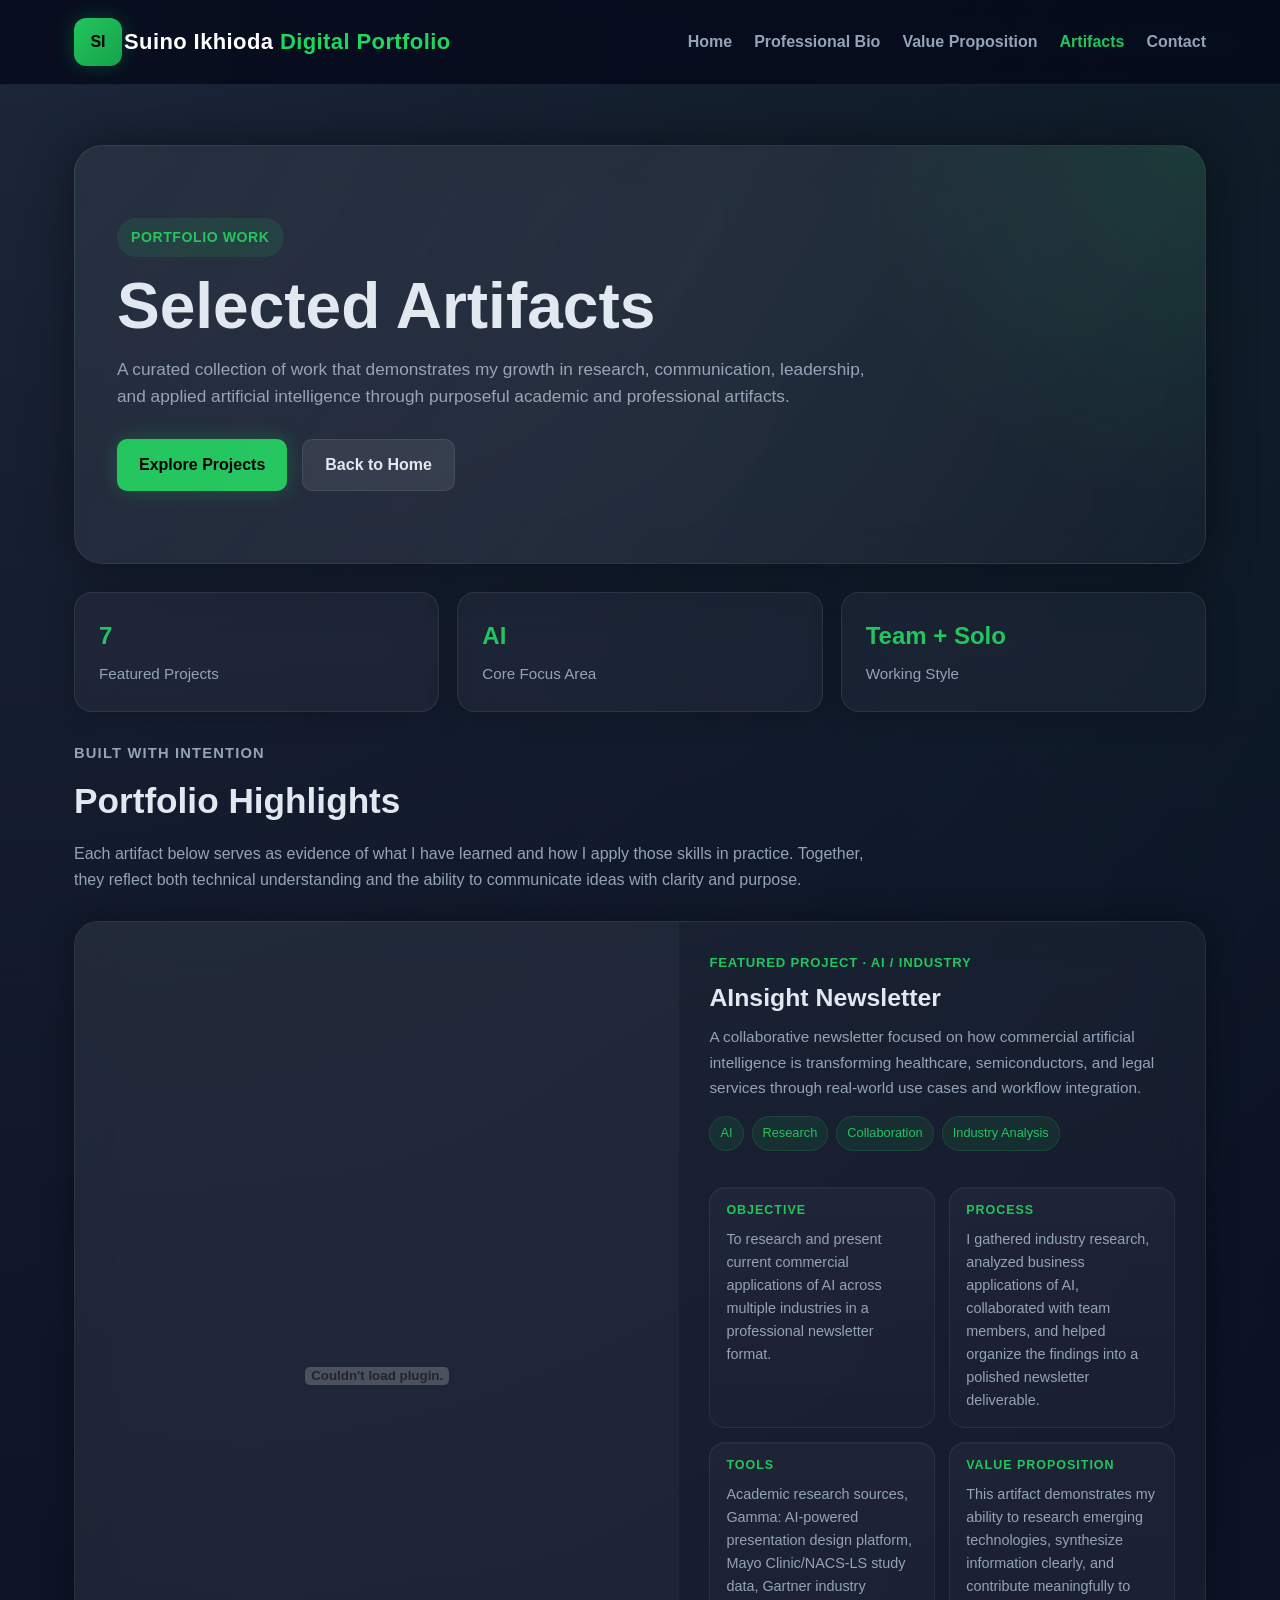
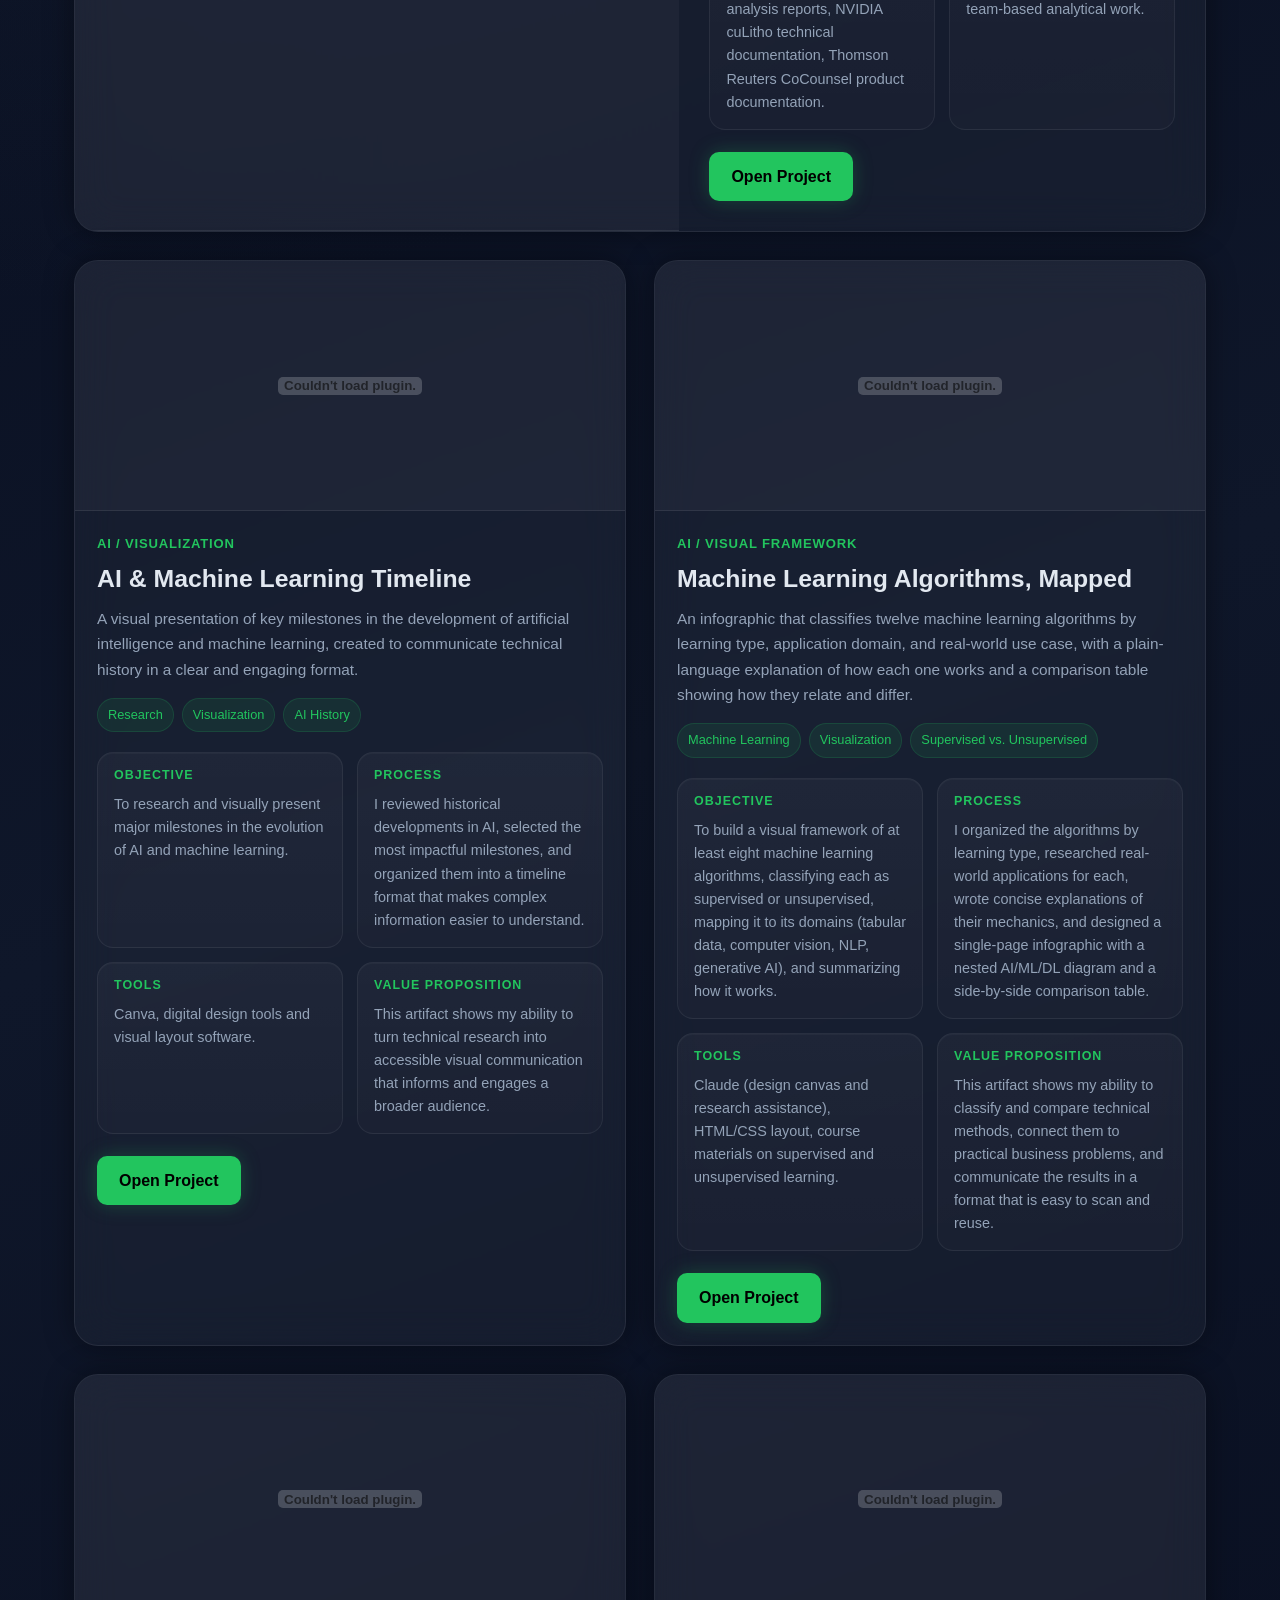
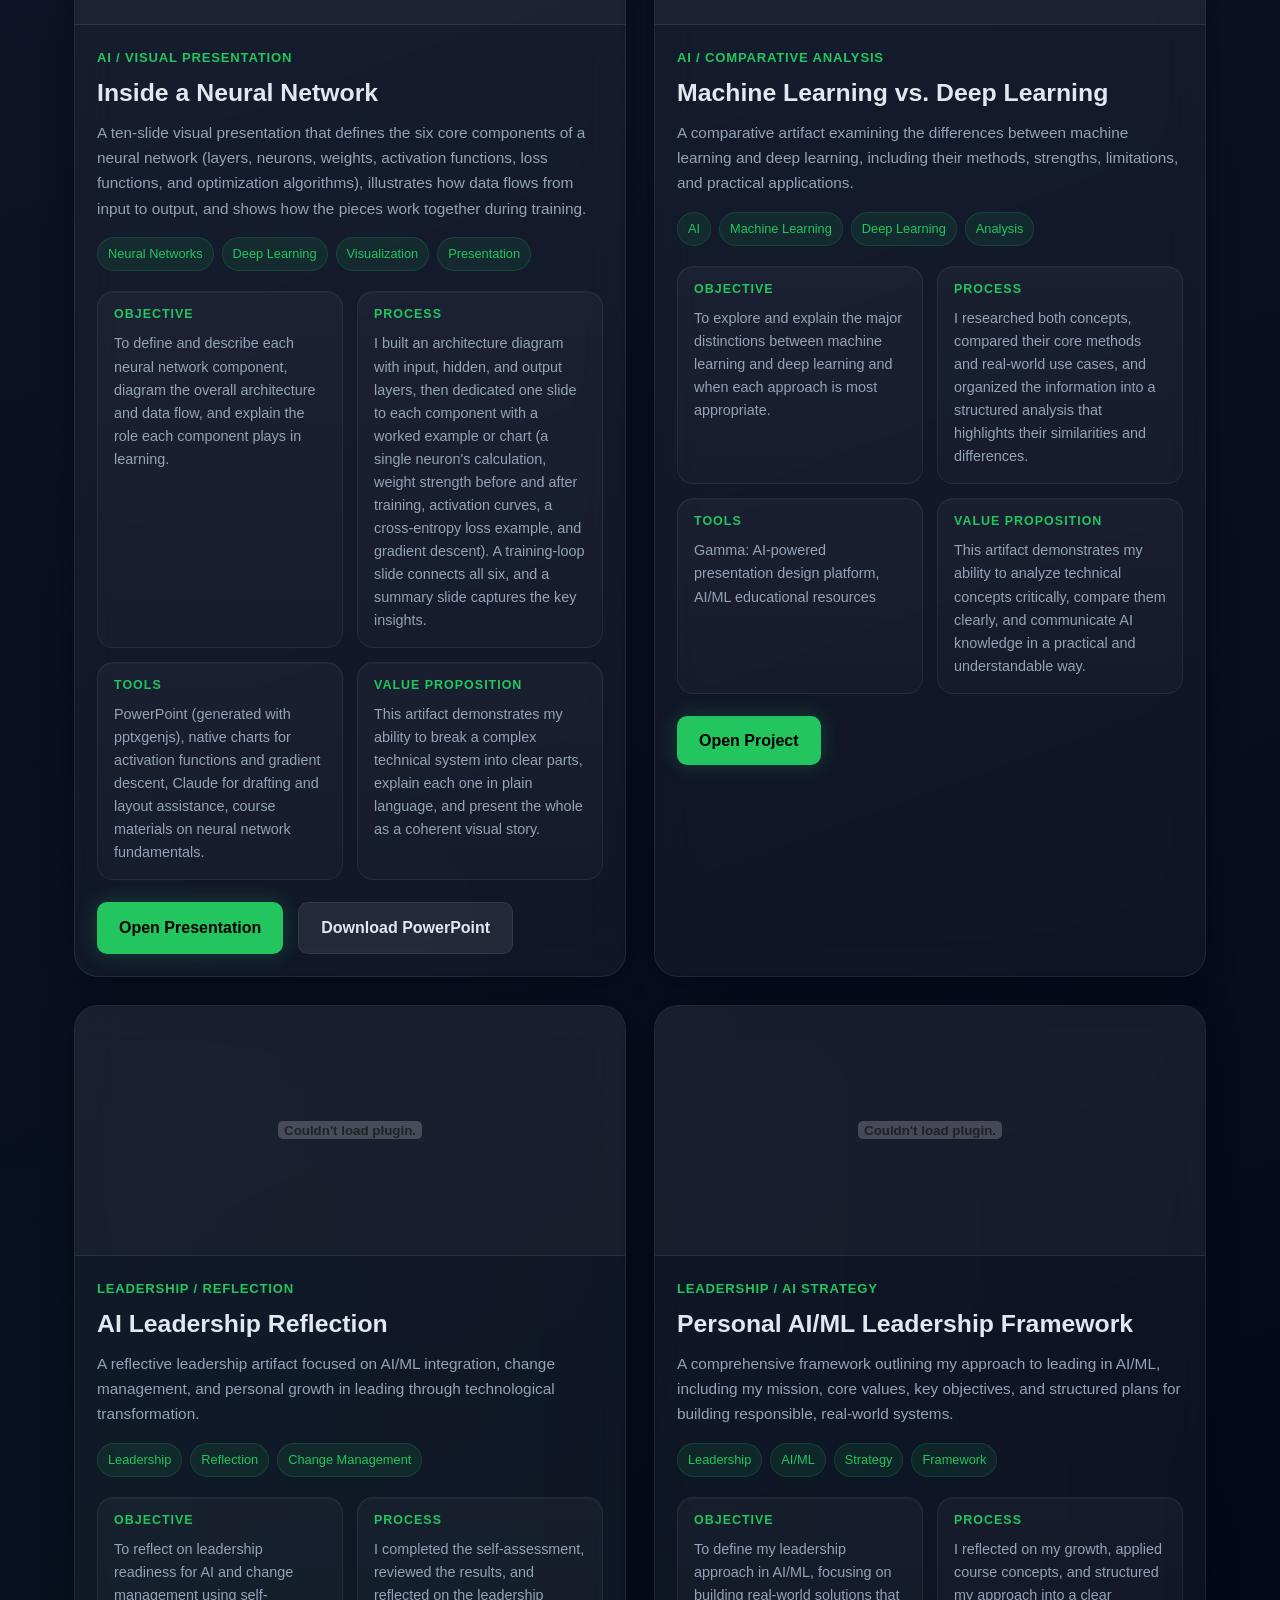
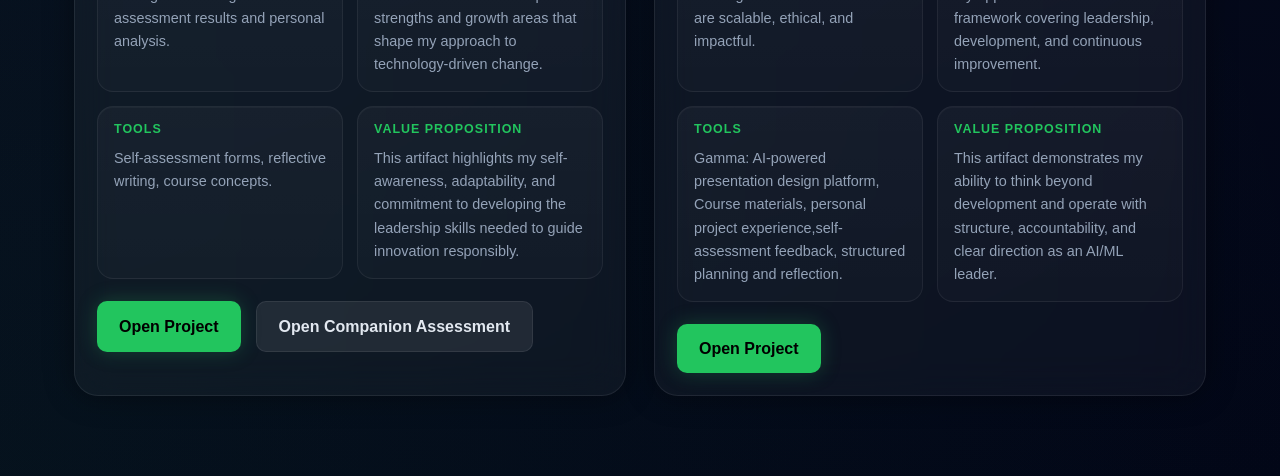
==== commit c4009161: "Add neural network components presentation artifact Co-Authored-By: Claude Fable 5.1 <noreply@anthro" ====
--- a/artifacts.html
+++ b/artifacts.html
@@ -45,7 +45,7 @@
 
     <section class="metrics-row">
       <div class="metric-card">
-        <span class="metric-number">6</span>
+        <span class="metric-number">7</span>
         <span class="metric-label">Featured Projects</span>
       </div>
       <div class="metric-card">
@@ -208,6 +208,54 @@
 
       <article class="artifact-product">
         <div class="artifact-preview">
+          <embed src="Neural-Network-Components.pdf" type="application/pdf">
+        </div>
+
+        <div class="artifact-content">
+          <p class="artifact-label">AI / Visual Presentation</p>
+          <h3>Inside a Neural Network</h3>
+
+          <p class="artifact-summary">
+            A ten-slide visual presentation that defines the six core components of a neural network
+            (layers, neurons, weights, activation functions, loss functions, and optimization algorithms),
+            illustrates how data flows from input to output, and shows how the pieces work together during training.
+          </p>
+
+          <div class="artifact-tags">
+            <span>Neural Networks</span>
+            <span>Deep Learning</span>
+            <span>Visualization</span>
+            <span>Presentation</span>
+          </div>
+
+          <div class="artifact-details">
+            <div class="detail-box">
+              <h4>Objective</h4>
+              <p>To define and describe each neural network component, diagram the overall architecture and data flow, and explain the role each component plays in learning.</p>
+            </div>
+            <div class="detail-box">
+              <h4>Process</h4>
+              <p>I built an architecture diagram with input, hidden, and output layers, then dedicated one slide to each component with a worked example or chart (a single neuron's calculation, weight strength before and after training, activation curves, a cross-entropy loss example, and gradient descent). A training-loop slide connects all six, and a summary slide captures the key insights.</p>
+            </div>
+            <div class="detail-box">
+              <h4>Tools</h4>
+              <p>PowerPoint (generated with pptxgenjs), native charts for activation functions and gradient descent, Claude for drafting and layout assistance, course materials on neural network fundamentals.</p>
+            </div>
+            <div class="detail-box">
+              <h4>Value Proposition</h4>
+              <p>This artifact demonstrates my ability to break a complex technical system into clear parts, explain each one in plain language, and present the whole as a coherent visual story.</p>
+            </div>
+          </div>
+
+          <div class="artifact-actions">
+            <a href="Neural-Network-Components.pdf" target="_blank" class="btn btn-primary">Open Presentation</a>
+            <a href="Neural-Network-Components.pptx" class="btn btn-secondary">Download PowerPoint</a>
+          </div>
+        </div>
+      </article>
+
+      <article class="artifact-product">
+        <div class="artifact-preview">
           <embed src="Machine-Learning-vs-Deep-Learning.pdf" type="application/pdf">
         </div>
 
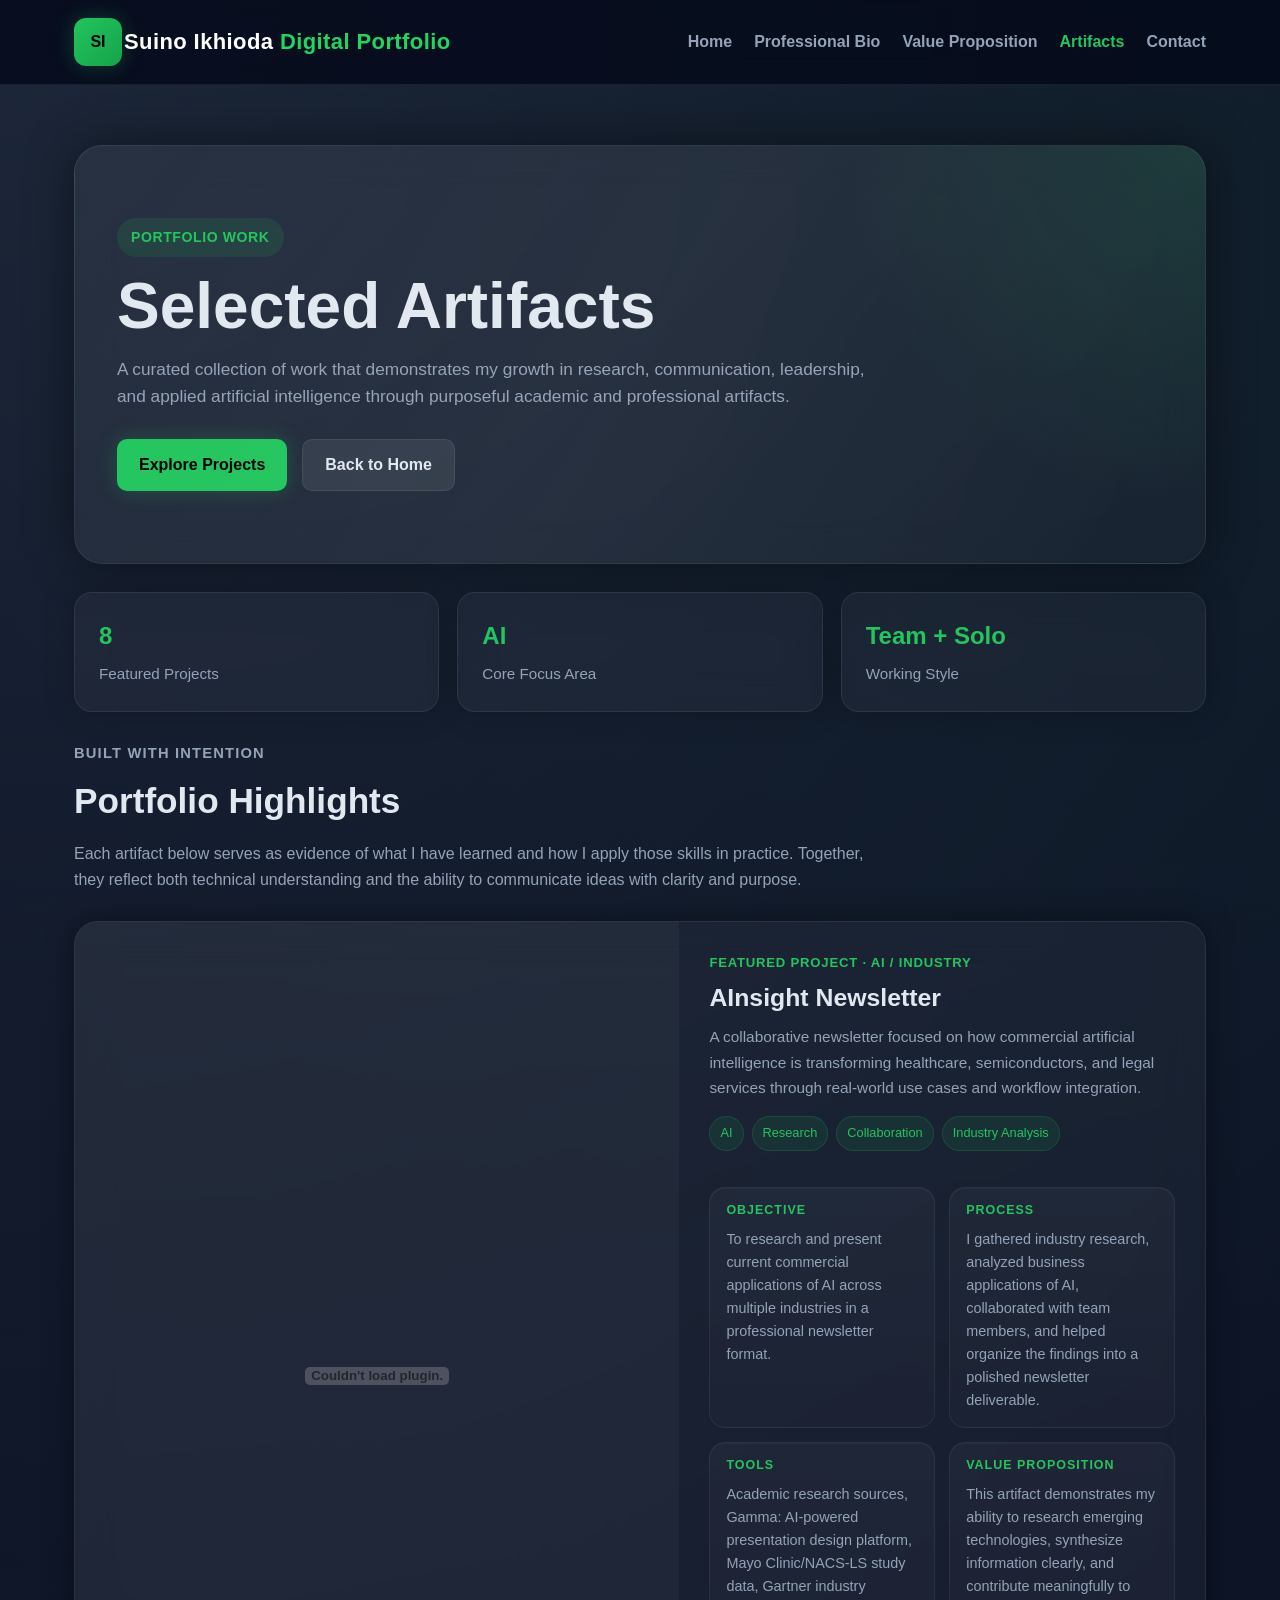
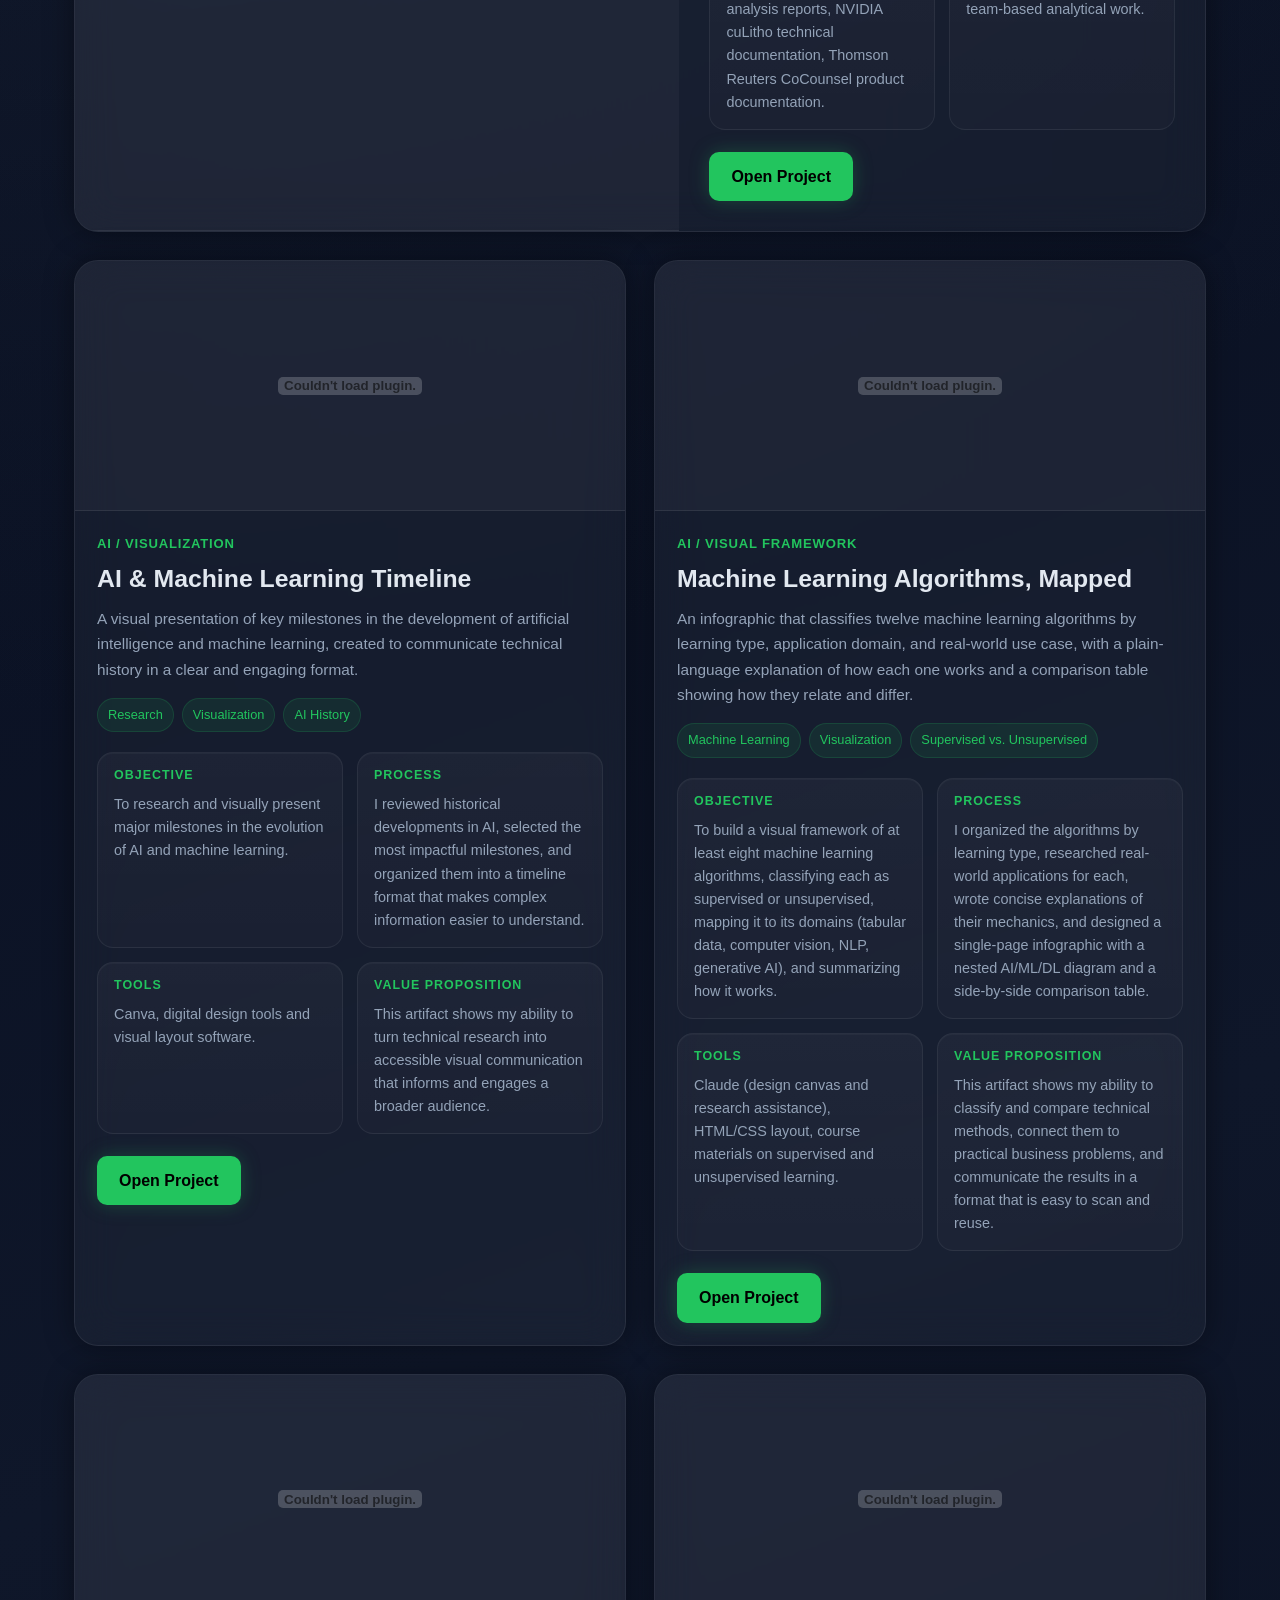
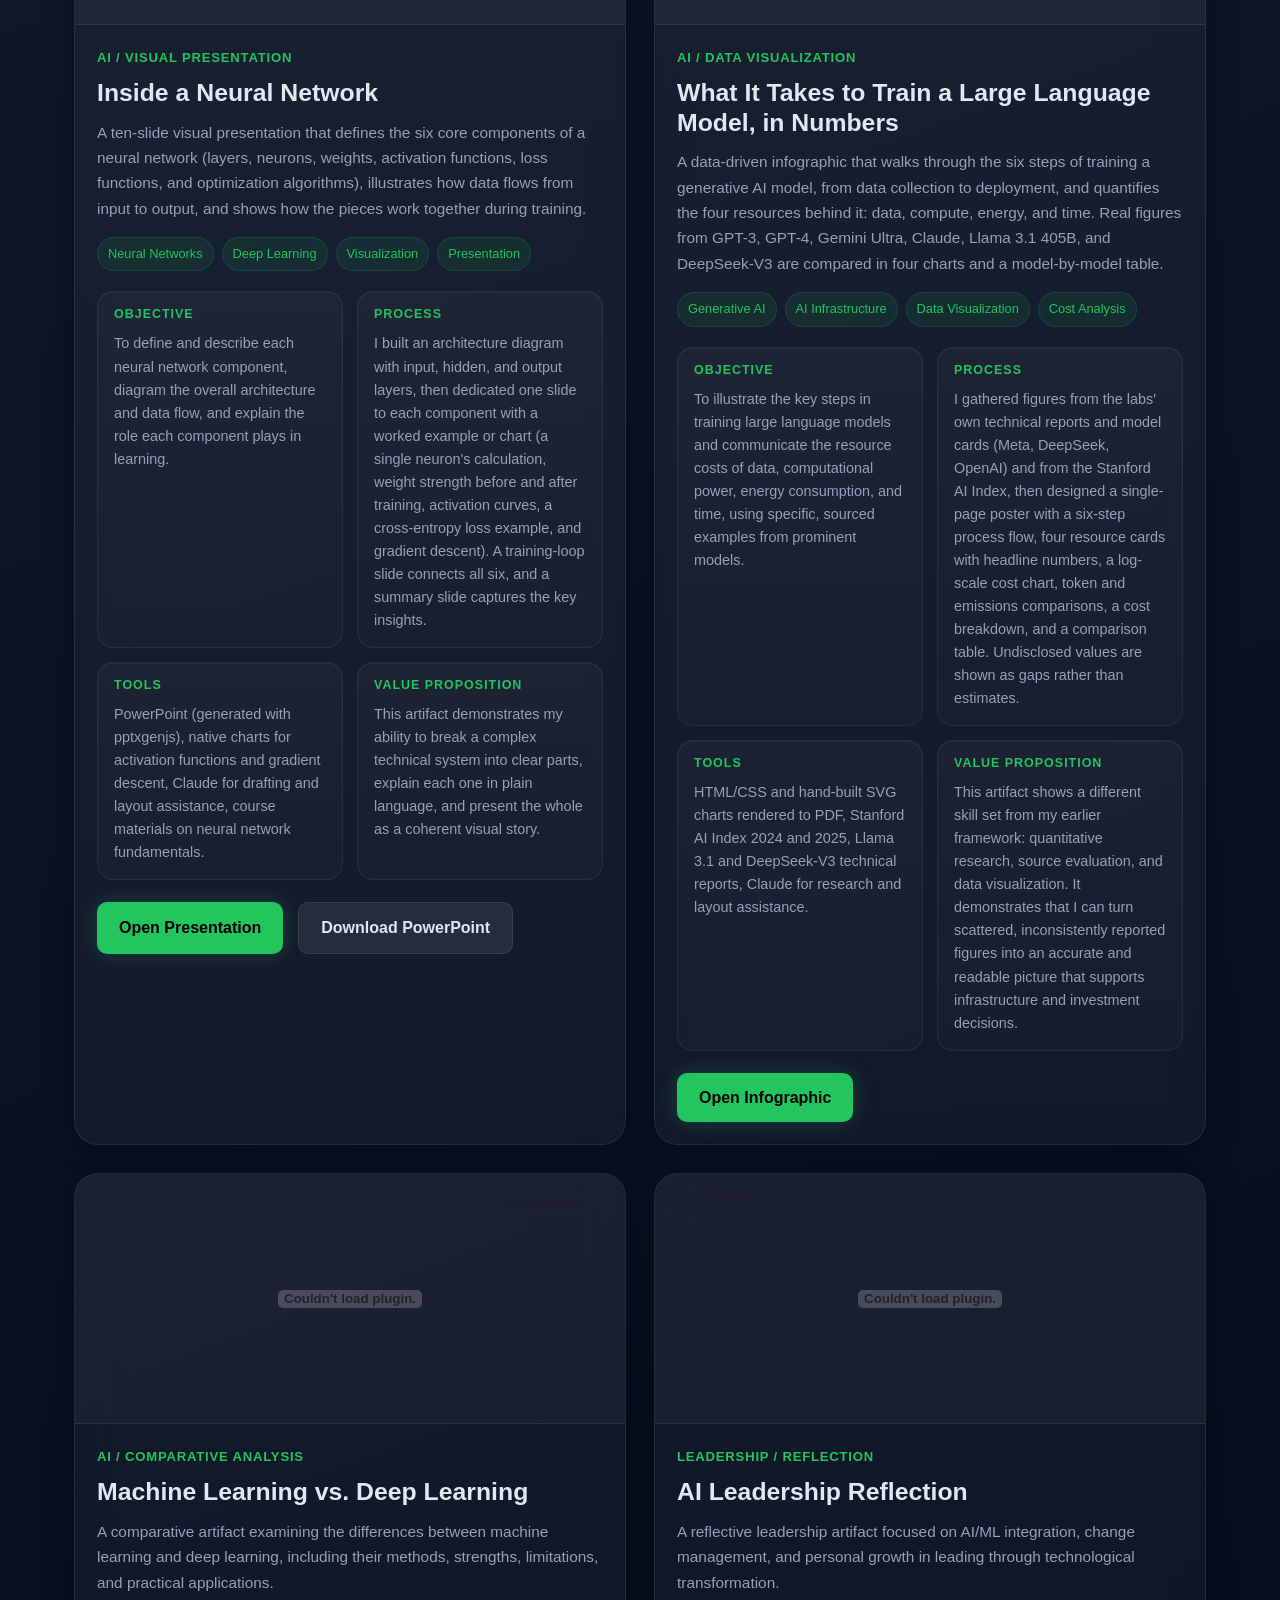
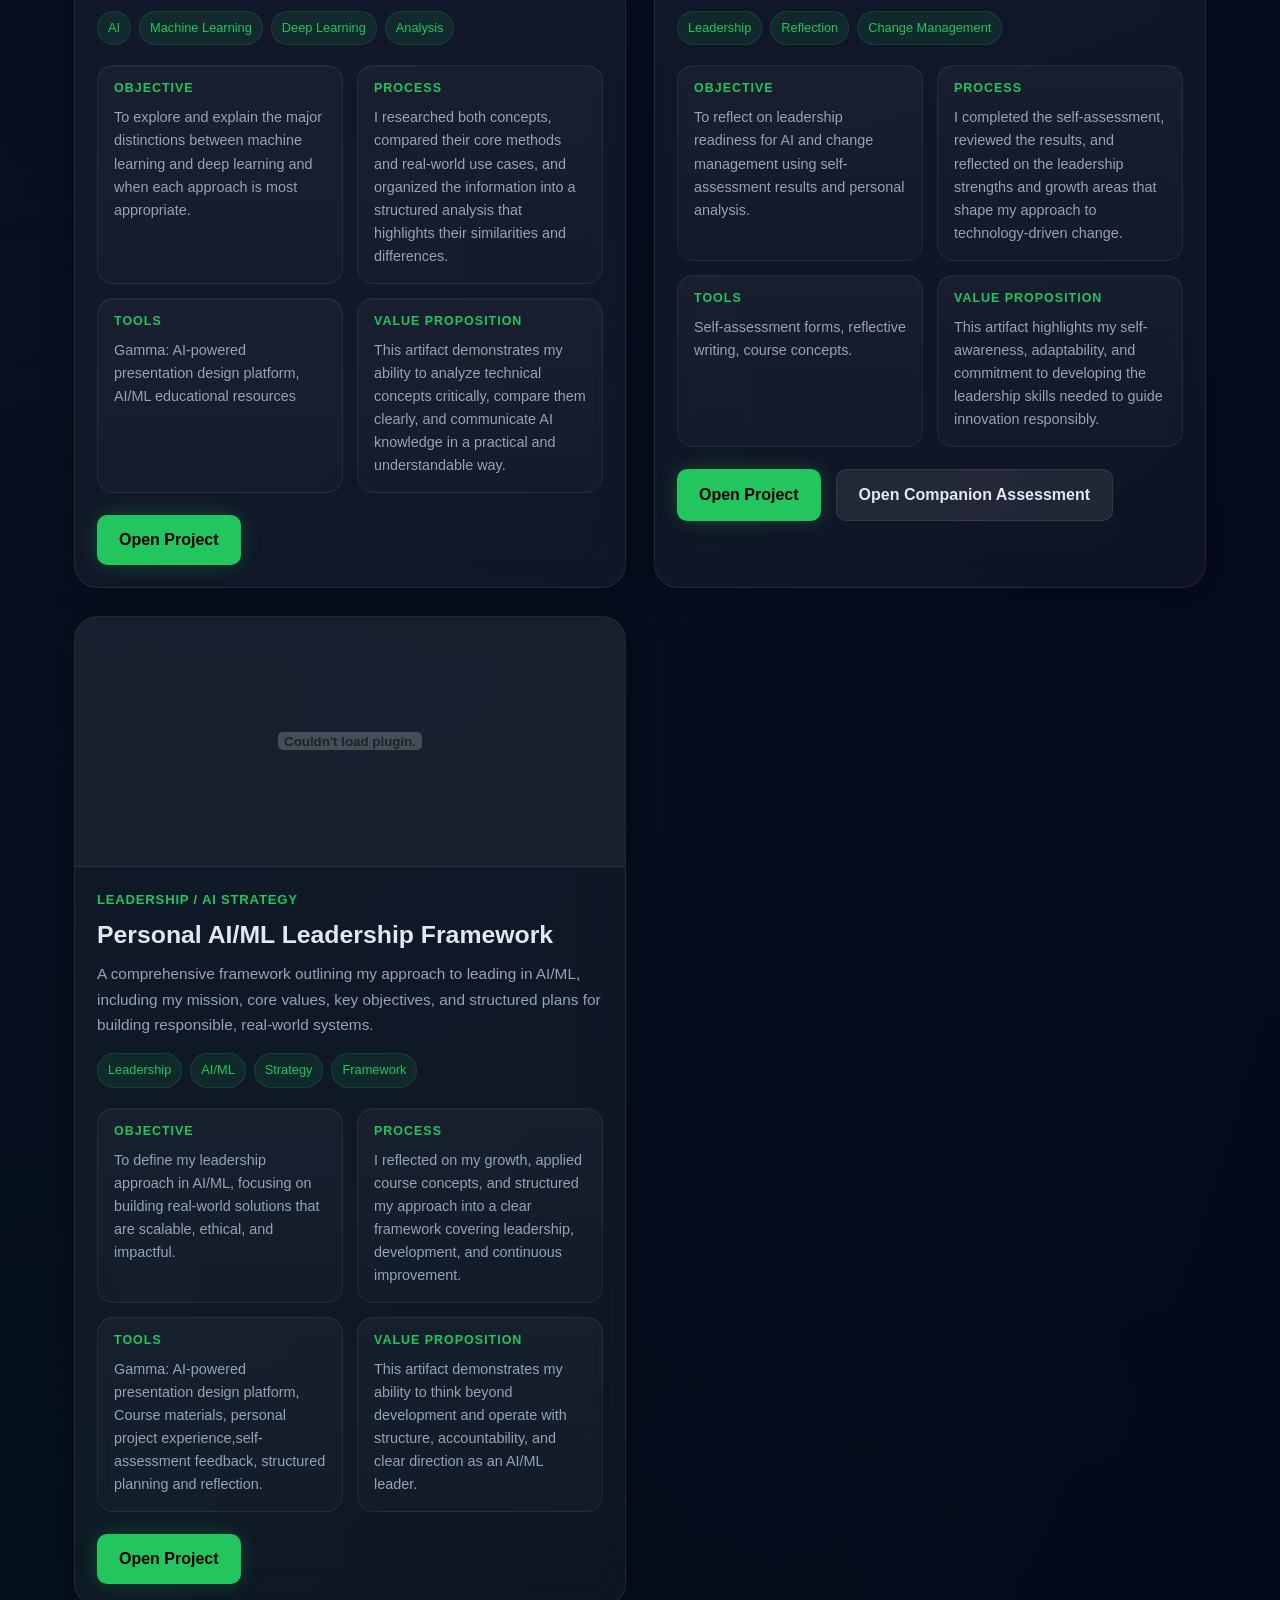
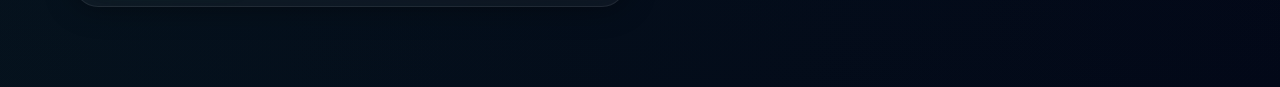
==== commit feac215e: "Add LLM training process and costs infographic artifact Co-Authored-By: Claude Fable 5.1 <noreply@an" ====
--- a/artifacts.html
+++ b/artifacts.html
@@ -45,7 +45,7 @@
 
     <section class="metrics-row">
       <div class="metric-card">
-        <span class="metric-number">7</span>
+        <span class="metric-number">8</span>
         <span class="metric-label">Featured Projects</span>
       </div>
       <div class="metric-card">
@@ -256,6 +256,54 @@
 
       <article class="artifact-product">
         <div class="artifact-preview">
+          <embed src="LLM-Training-Process-and-Costs.pdf" type="application/pdf">
+        </div>
+
+        <div class="artifact-content">
+          <p class="artifact-label">AI / Data Visualization</p>
+          <h3>What It Takes to Train a Large Language Model, in Numbers</h3>
+
+          <p class="artifact-summary">
+            A data-driven infographic that walks through the six steps of training a generative AI model, from data
+            collection to deployment, and quantifies the four resources behind it: data, compute, energy, and time.
+            Real figures from GPT-3, GPT-4, Gemini Ultra, Claude, Llama 3.1 405B, and DeepSeek-V3 are compared in
+            four charts and a model-by-model table.
+          </p>
+
+          <div class="artifact-tags">
+            <span>Generative AI</span>
+            <span>AI Infrastructure</span>
+            <span>Data Visualization</span>
+            <span>Cost Analysis</span>
+          </div>
+
+          <div class="artifact-details">
+            <div class="detail-box">
+              <h4>Objective</h4>
+              <p>To illustrate the key steps in training large language models and communicate the resource costs of data, computational power, energy consumption, and time, using specific, sourced examples from prominent models.</p>
+            </div>
+            <div class="detail-box">
+              <h4>Process</h4>
+              <p>I gathered figures from the labs' own technical reports and model cards (Meta, DeepSeek, OpenAI) and from the Stanford AI Index, then designed a single-page poster with a six-step process flow, four resource cards with headline numbers, a log-scale cost chart, token and emissions comparisons, a cost breakdown, and a comparison table. Undisclosed values are shown as gaps rather than estimates.</p>
+            </div>
+            <div class="detail-box">
+              <h4>Tools</h4>
+              <p>HTML/CSS and hand-built SVG charts rendered to PDF, Stanford AI Index 2024 and 2025, Llama 3.1 and DeepSeek-V3 technical reports, Claude for research and layout assistance.</p>
+            </div>
+            <div class="detail-box">
+              <h4>Value Proposition</h4>
+              <p>This artifact shows a different skill set from my earlier framework: quantitative research, source evaluation, and data visualization. It demonstrates that I can turn scattered, inconsistently reported figures into an accurate and readable picture that supports infrastructure and investment decisions.</p>
+            </div>
+          </div>
+
+          <div class="artifact-actions">
+            <a href="LLM-Training-Process-and-Costs.pdf" target="_blank" class="btn btn-primary">Open Infographic</a>
+          </div>
+        </div>
+      </article>
+
+      <article class="artifact-product">
+        <div class="artifact-preview">
           <embed src="Machine-Learning-vs-Deep-Learning.pdf" type="application/pdf">
         </div>
 
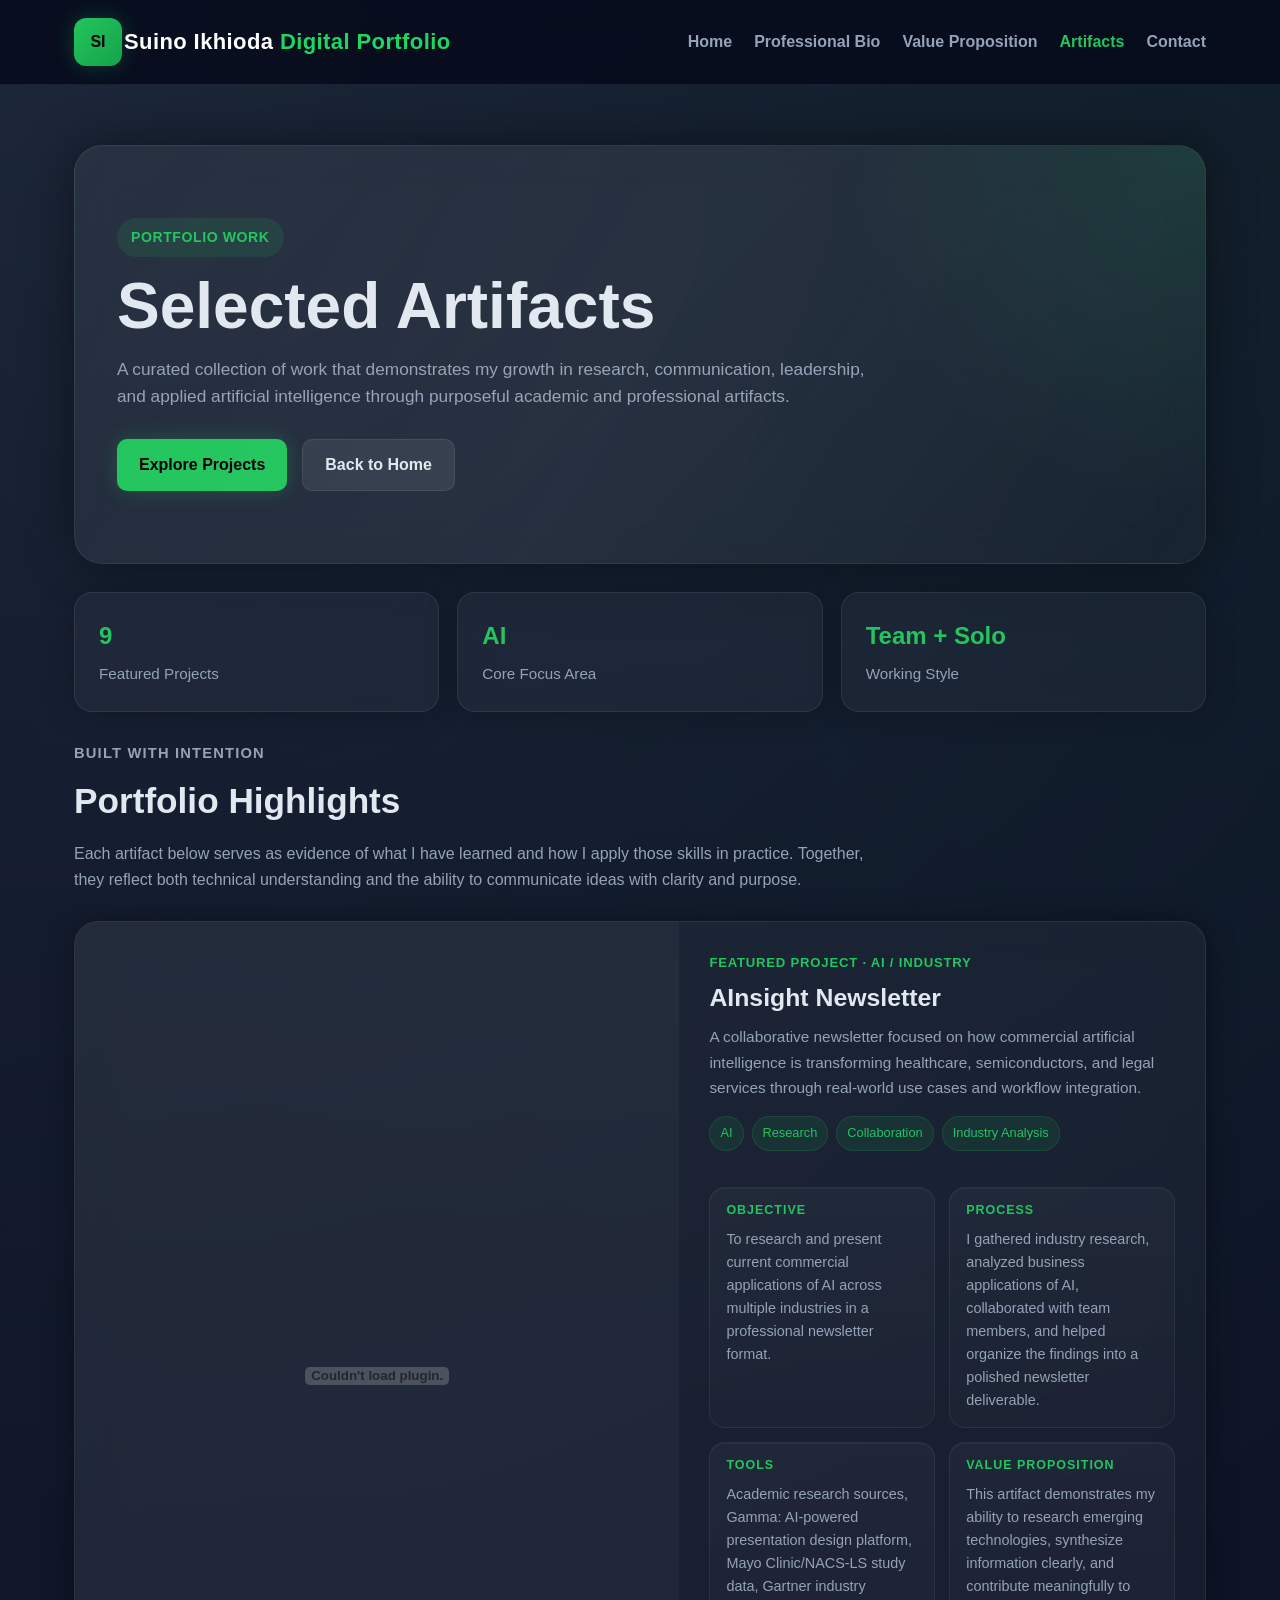
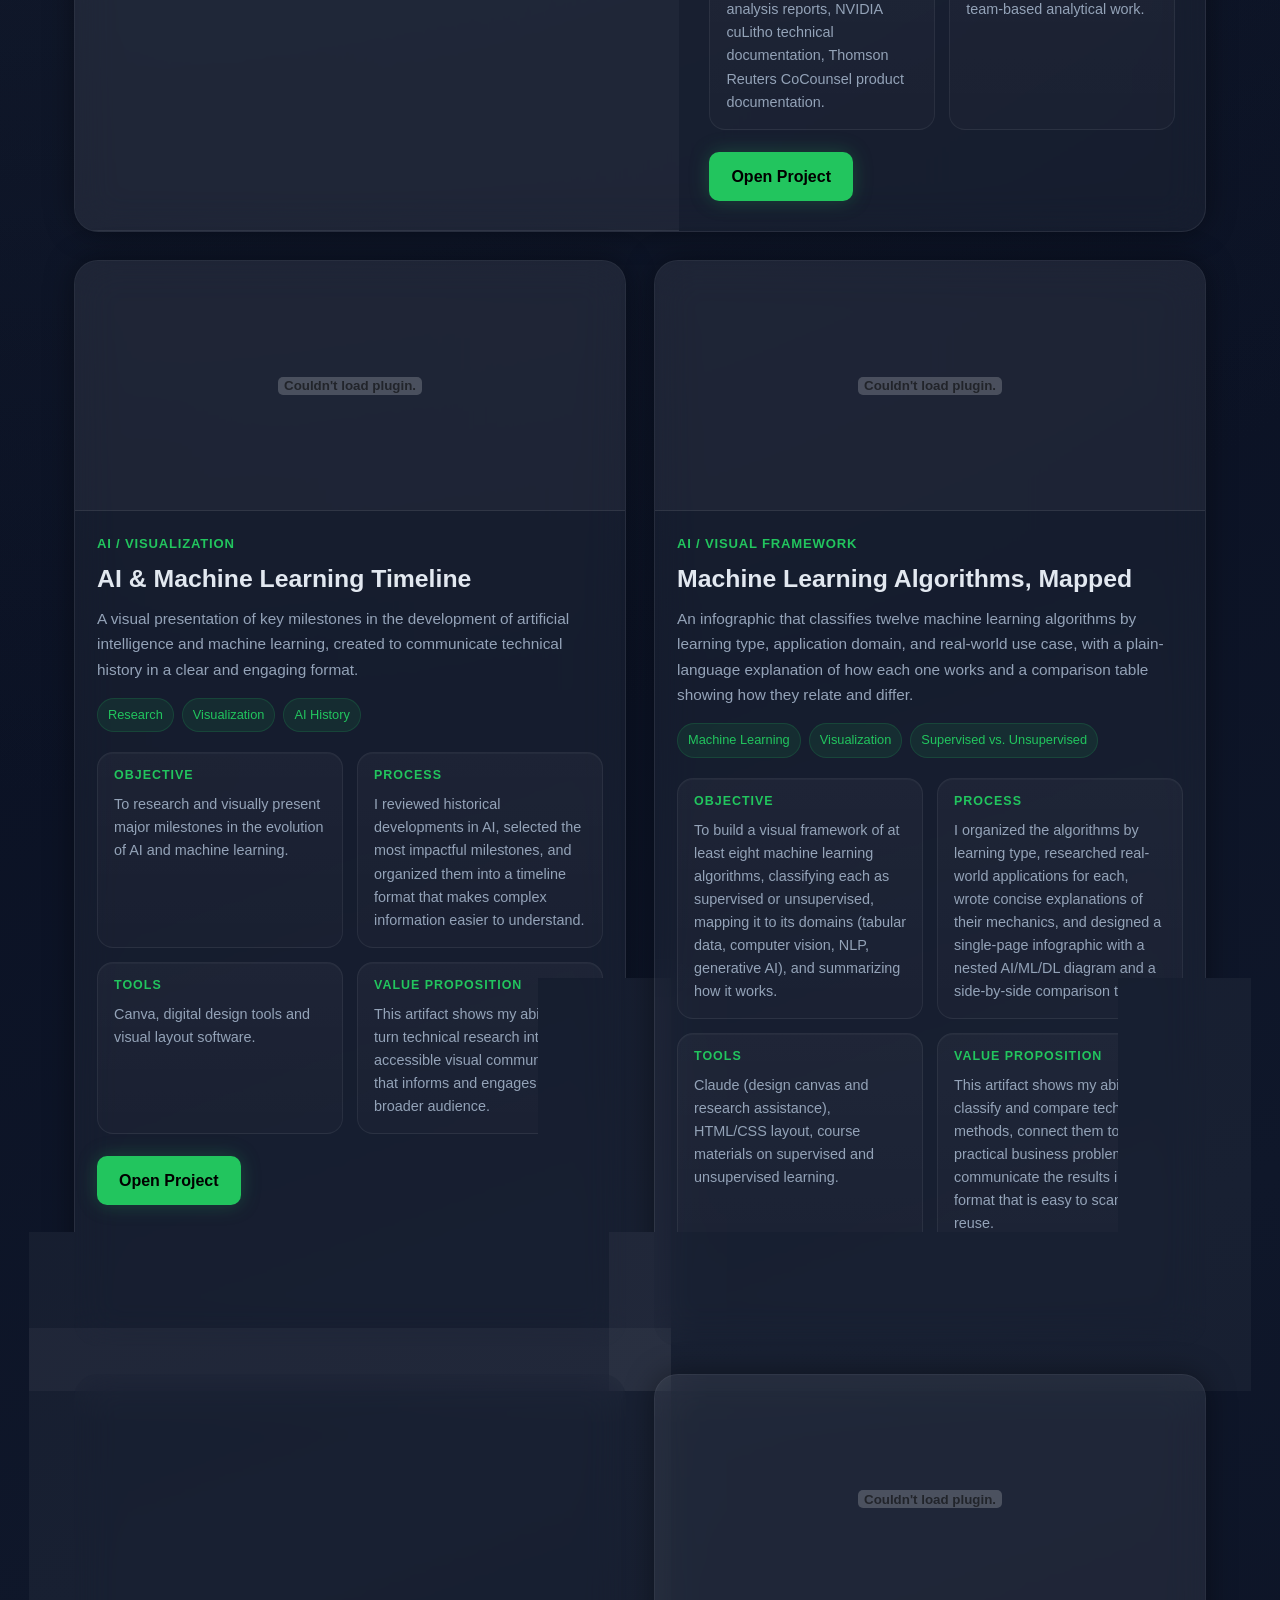
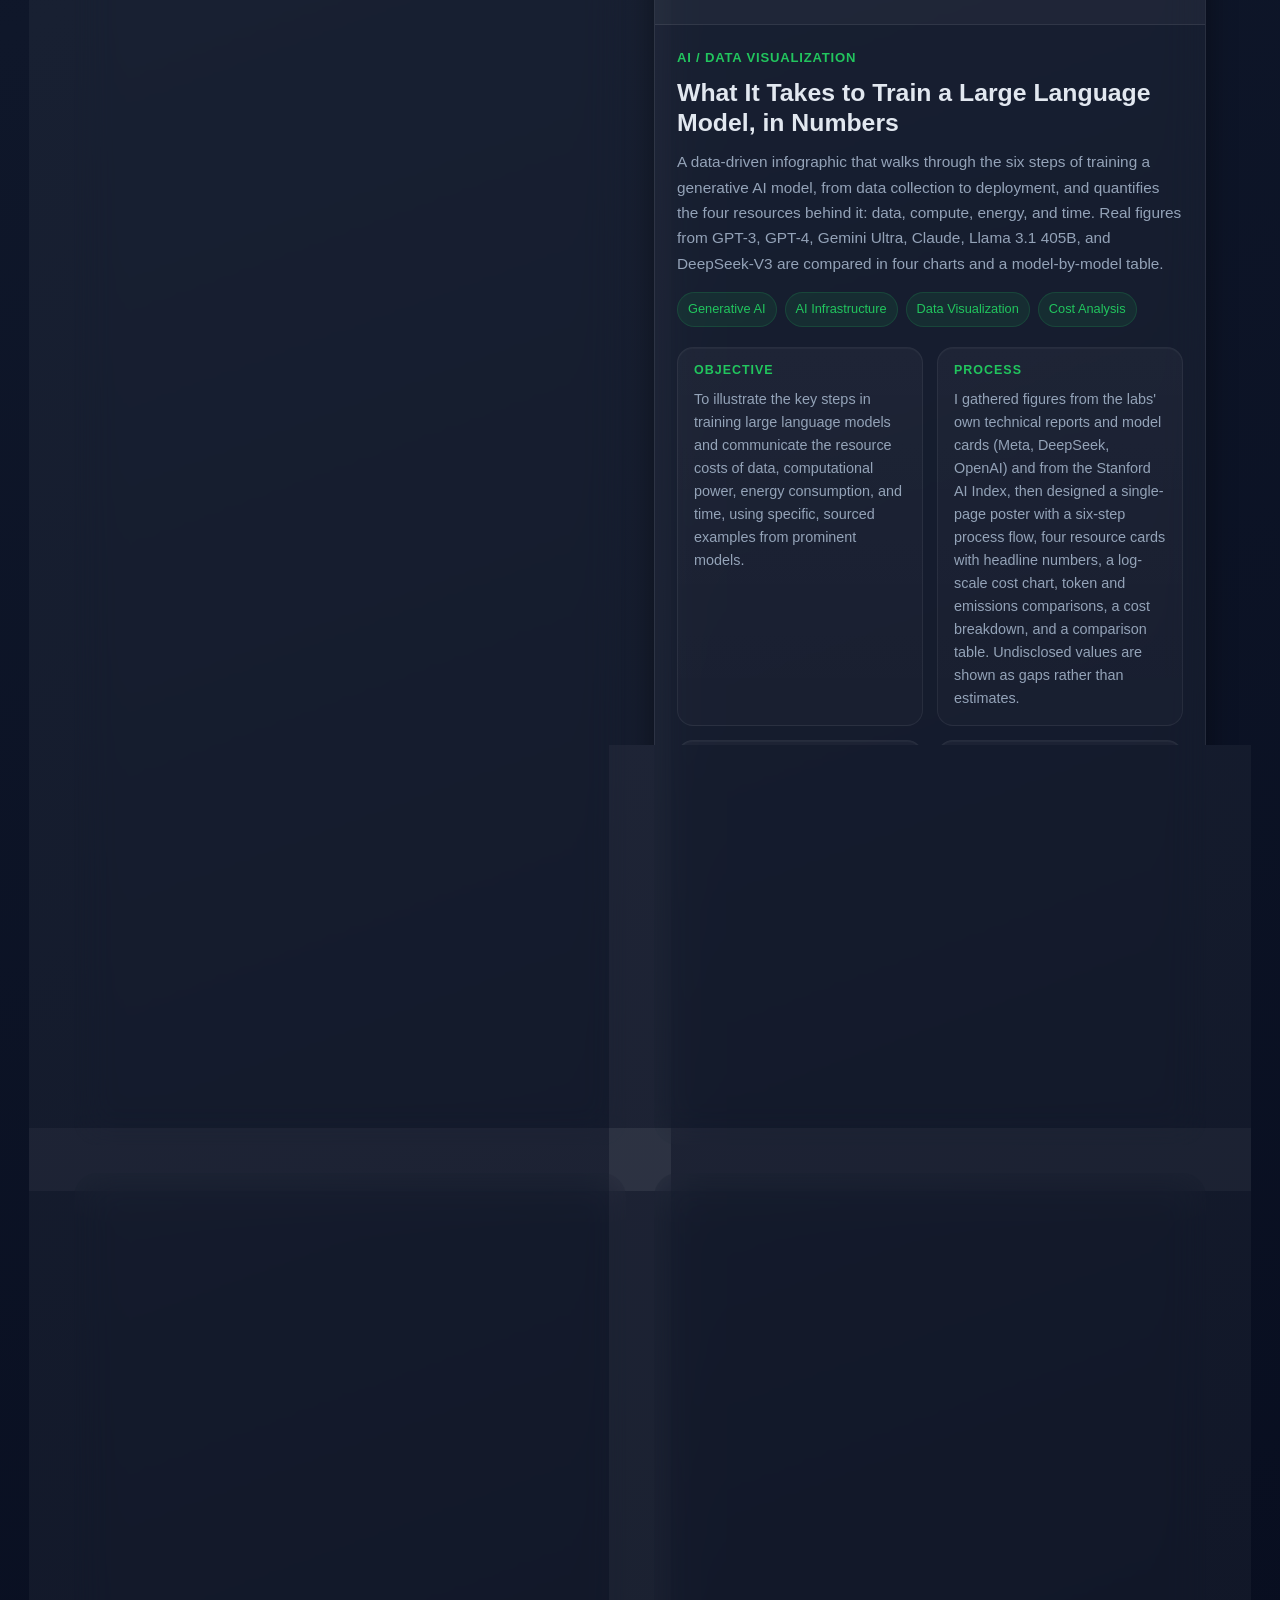
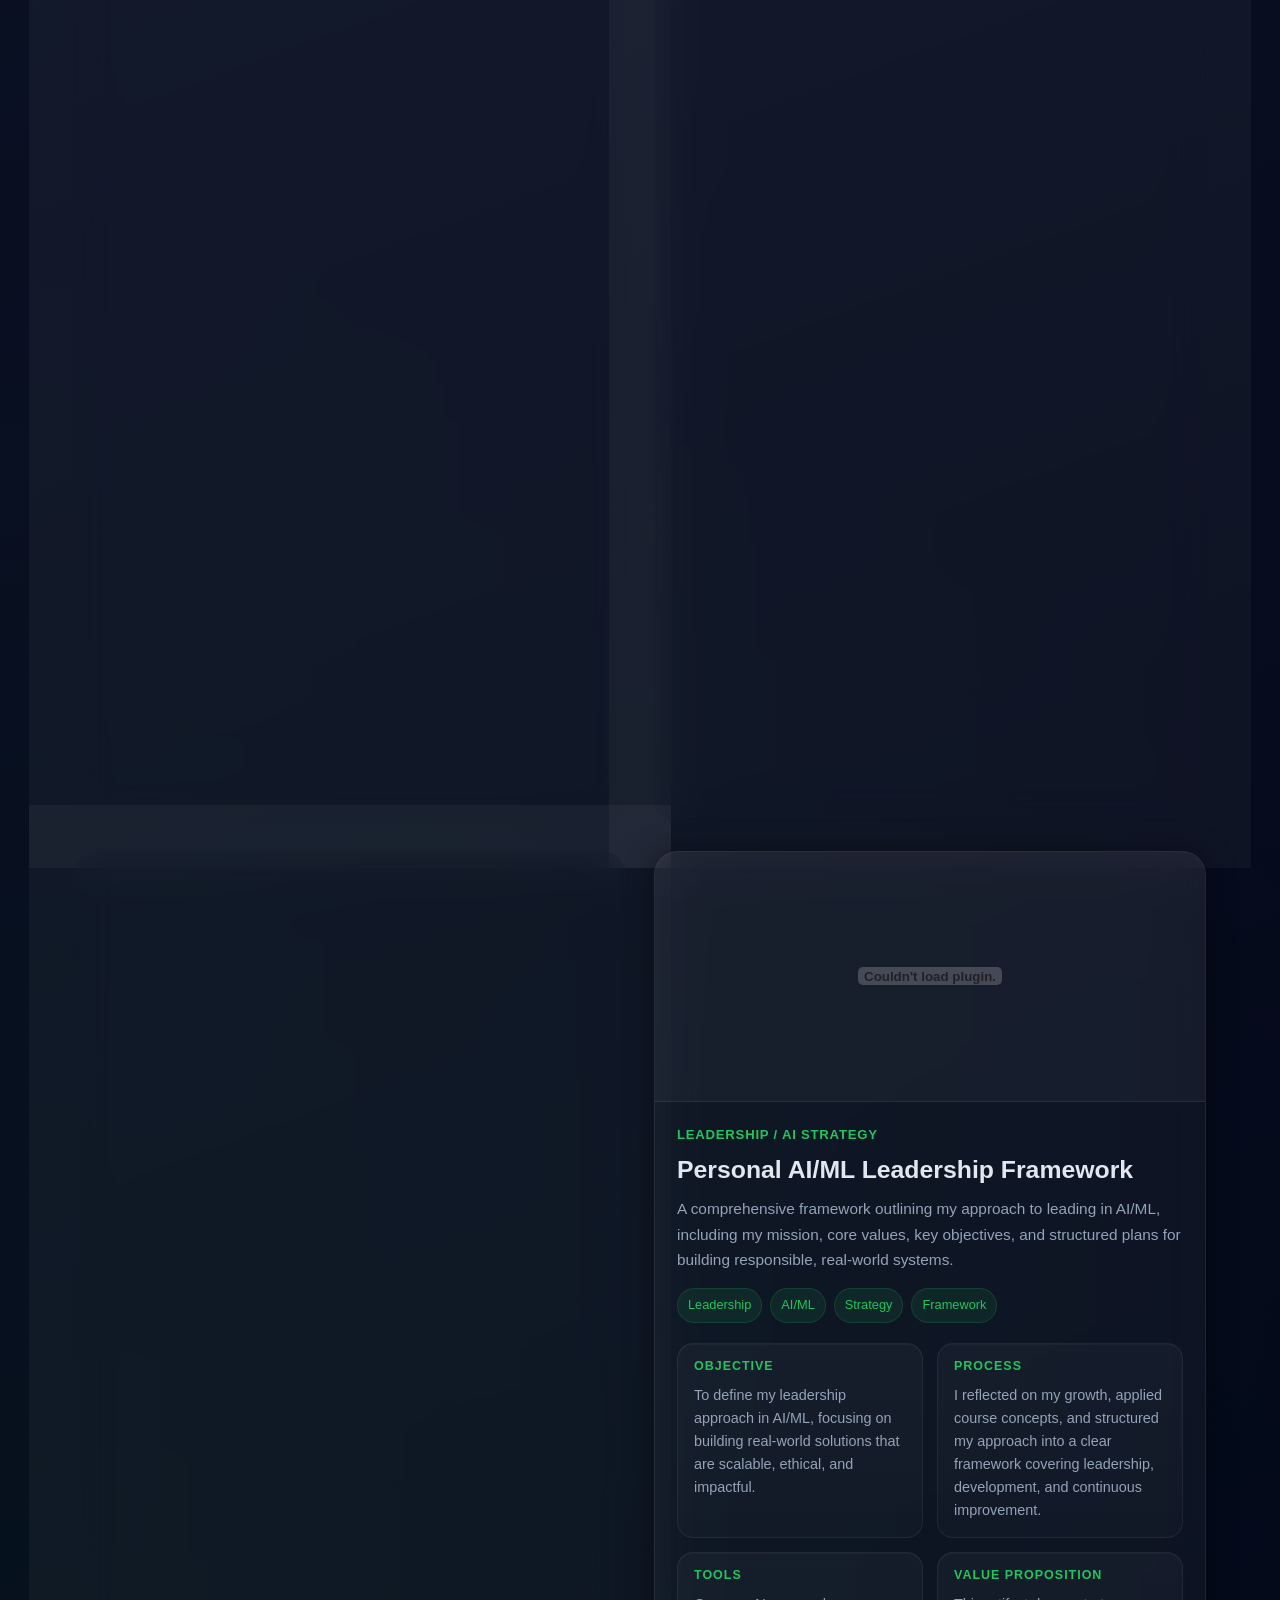
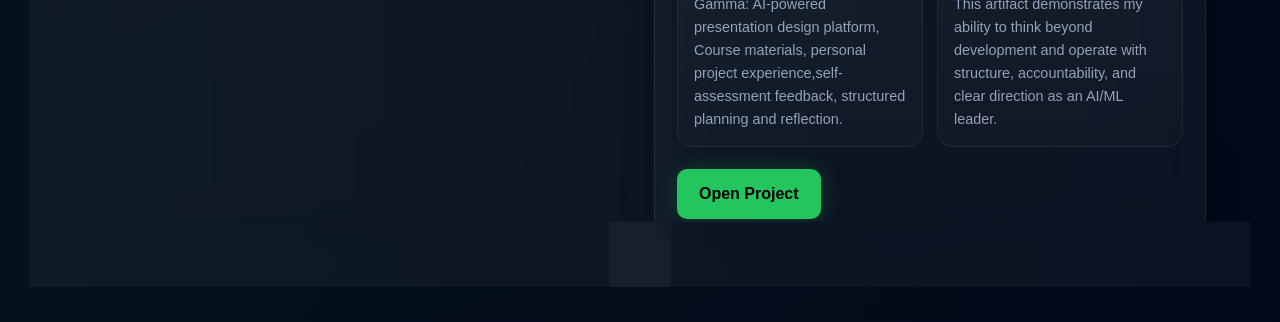
==== commit bcc5fcf7: "Add explainable AI infographic artifact Co-Authored-By: Claude Fable 5.1 <noreply@anthropic.com> Cla" ====
--- a/artifacts.html
+++ b/artifacts.html
@@ -45,7 +45,7 @@
 
     <section class="metrics-row">
       <div class="metric-card">
-        <span class="metric-number">8</span>
+        <span class="metric-number">9</span>
         <span class="metric-label">Featured Projects</span>
       </div>
       <div class="metric-card">
@@ -304,6 +304,53 @@
 
       <article class="artifact-product">
         <div class="artifact-preview">
+          <embed src="Explainable-AI-Infographic.pdf" type="application/pdf">
+        </div>
+
+        <div class="artifact-content">
+          <p class="artifact-label">AI / Research Synthesis</p>
+          <h3>Explainable AI: Opening the Black Box</h3>
+
+          <p class="artifact-summary">
+            An infographic that defines explainable AI and why transparency matters, lays out the four obstacles to
+            explaining large language models, shows how validation and performance metrics supply accountability in
+            the meantime, and maps the interpretability work underway at Anthropic, OpenAI, Google DeepMind, and Meta.
+          </p>
+
+          <div class="artifact-tags">
+            <span>Explainable AI</span>
+            <span>Interpretability</span>
+            <span>Model Validation</span>
+            <span>AI Governance</span>
+          </div>
+
+          <div class="artifact-details">
+            <div class="detail-box">
+              <h4>Objective</h4>
+              <p>To explain what explainable AI is and why it is critical, highlight the challenges of model complexity, opaque decision-making, and regulation, demonstrate how validation and metrics build trust, and visualize the techniques industry leaders are using to improve explainability.</p>
+            </div>
+            <div class="detail-box">
+              <h4>Process</h4>
+              <p>I researched the primary interpretability publications from the four major labs (sparse autoencoders, circuit tracing, Gemma Scope, system cards), the regulatory context (EU AI Act, NIST AI RMF), and the validation literature, then organized the findings into four sections with a black-box diagram, a five-step validation pipeline, metric tiles, a confusion matrix, and a lab-by-lab comparison table.</p>
+            </div>
+            <div class="detail-box">
+              <h4>Tools</h4>
+              <p>HTML/CSS layout rendered to PDF, primary sources from Anthropic, OpenAI, Google DeepMind, and Meta, Claude for research and layout assistance.</p>
+            </div>
+            <div class="detail-box">
+              <h4>Value Proposition</h4>
+              <p>This artifact shows my ability to synthesize fast-moving technical research into a structured argument a non-specialist can follow, and to connect model evaluation to the governance and trust questions that decide whether AI gets adopted.</p>
+            </div>
+          </div>
+
+          <div class="artifact-actions">
+            <a href="Explainable-AI-Infographic.pdf" target="_blank" class="btn btn-primary">Open Infographic</a>
+          </div>
+        </div>
+      </article>
+
+      <article class="artifact-product">
+        <div class="artifact-preview">
           <embed src="Machine-Learning-vs-Deep-Learning.pdf" type="application/pdf">
         </div>
 
